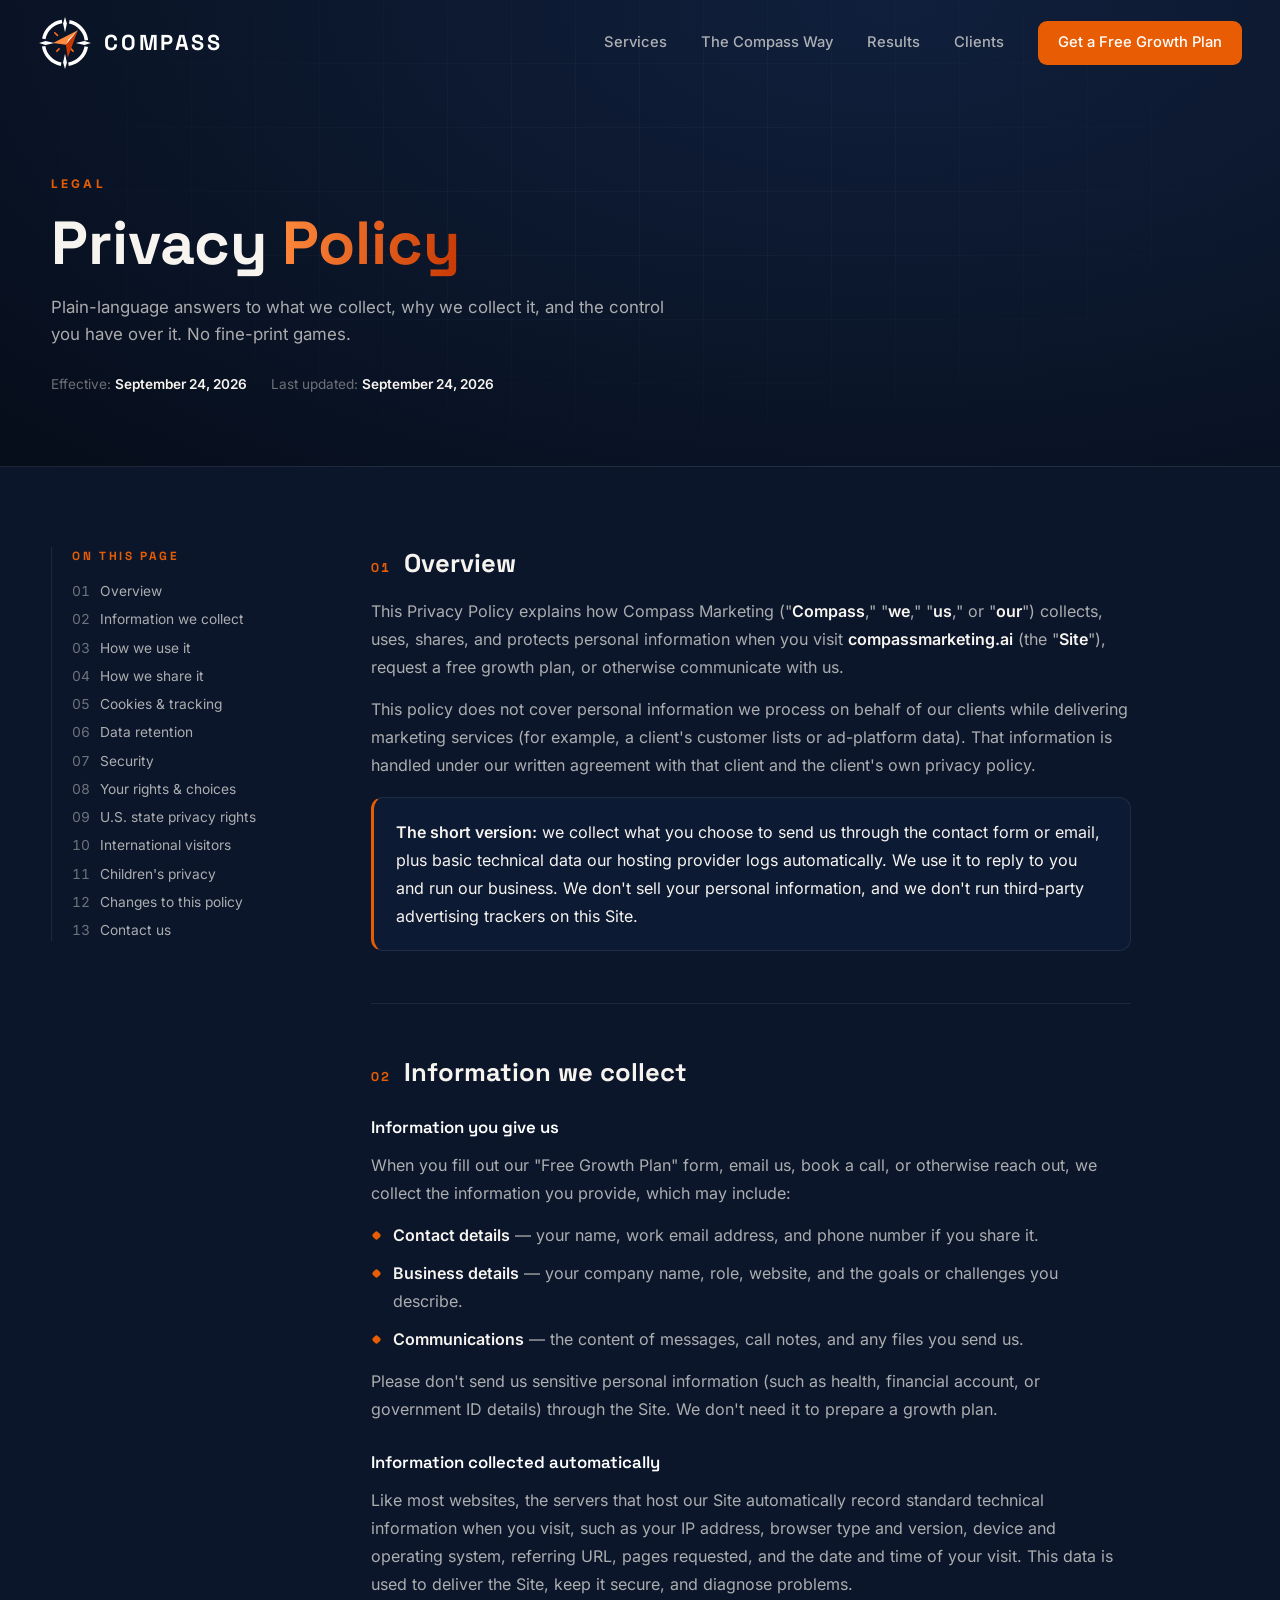
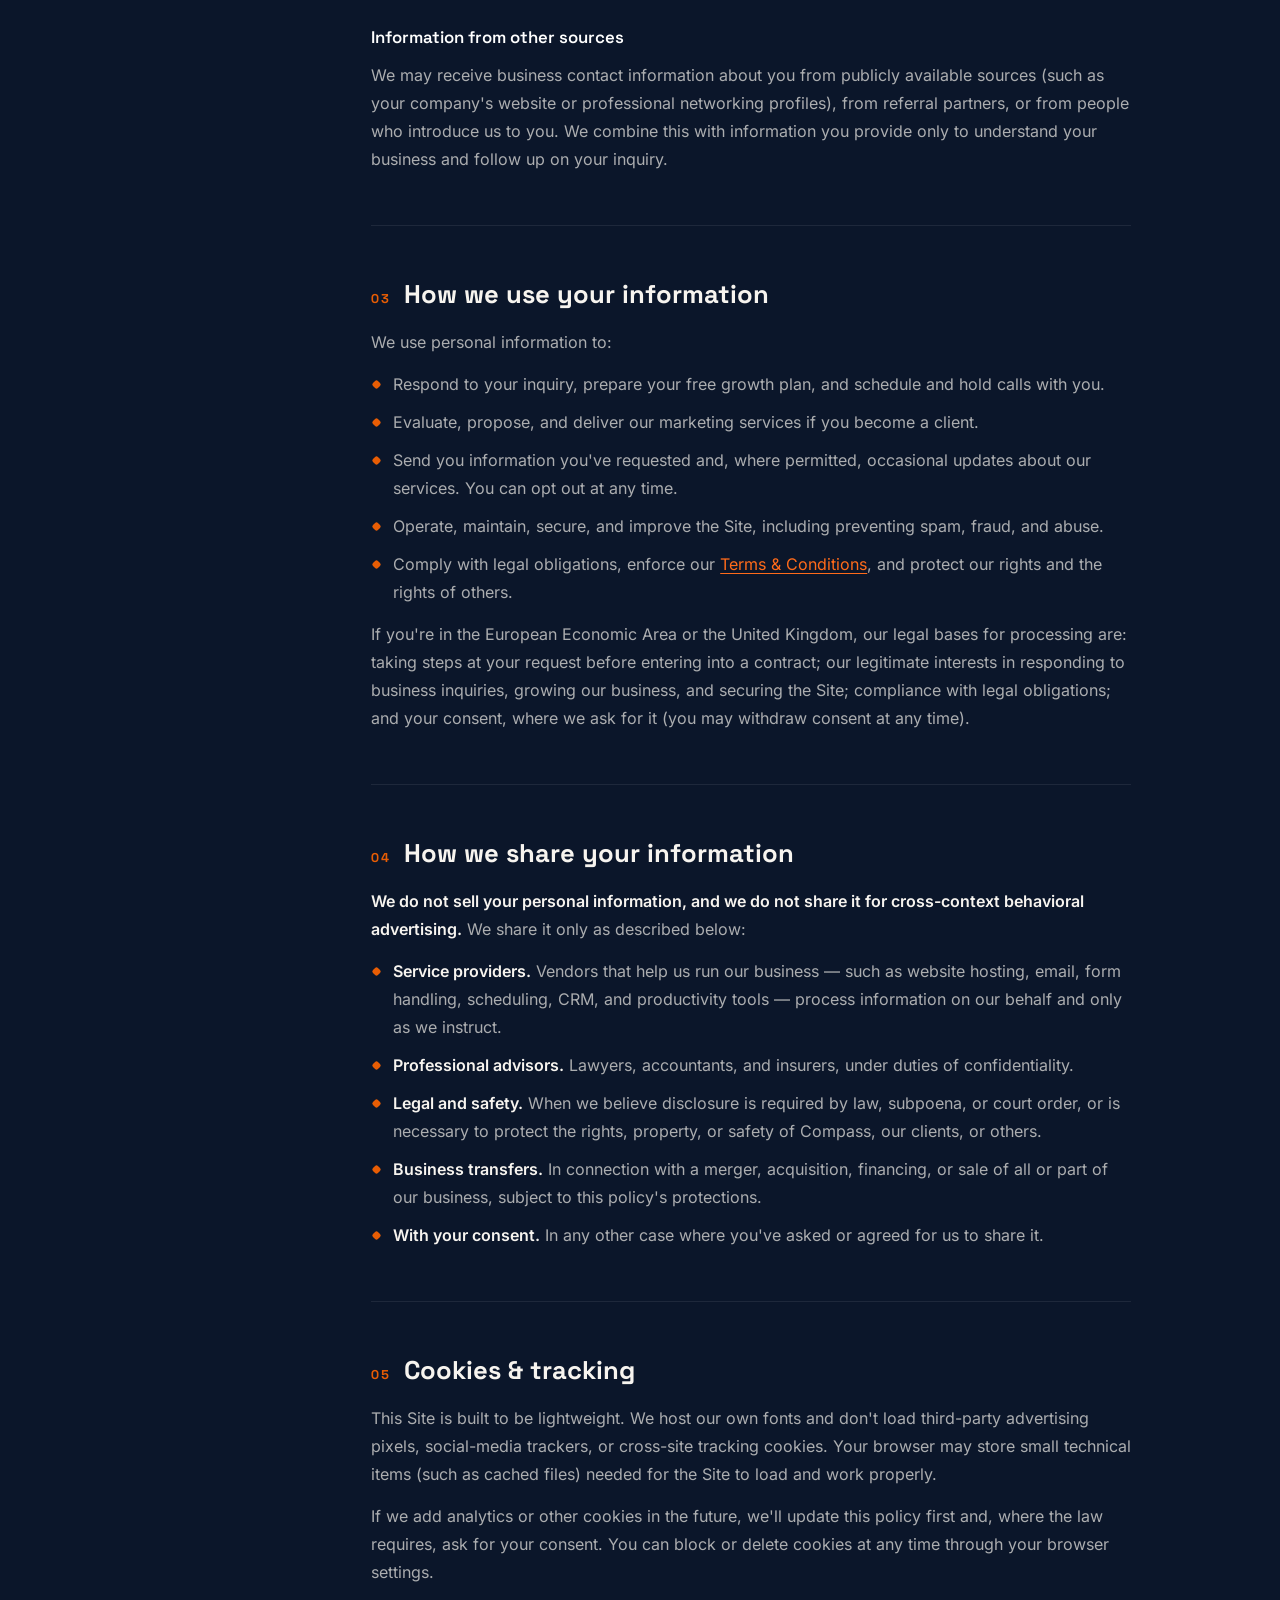
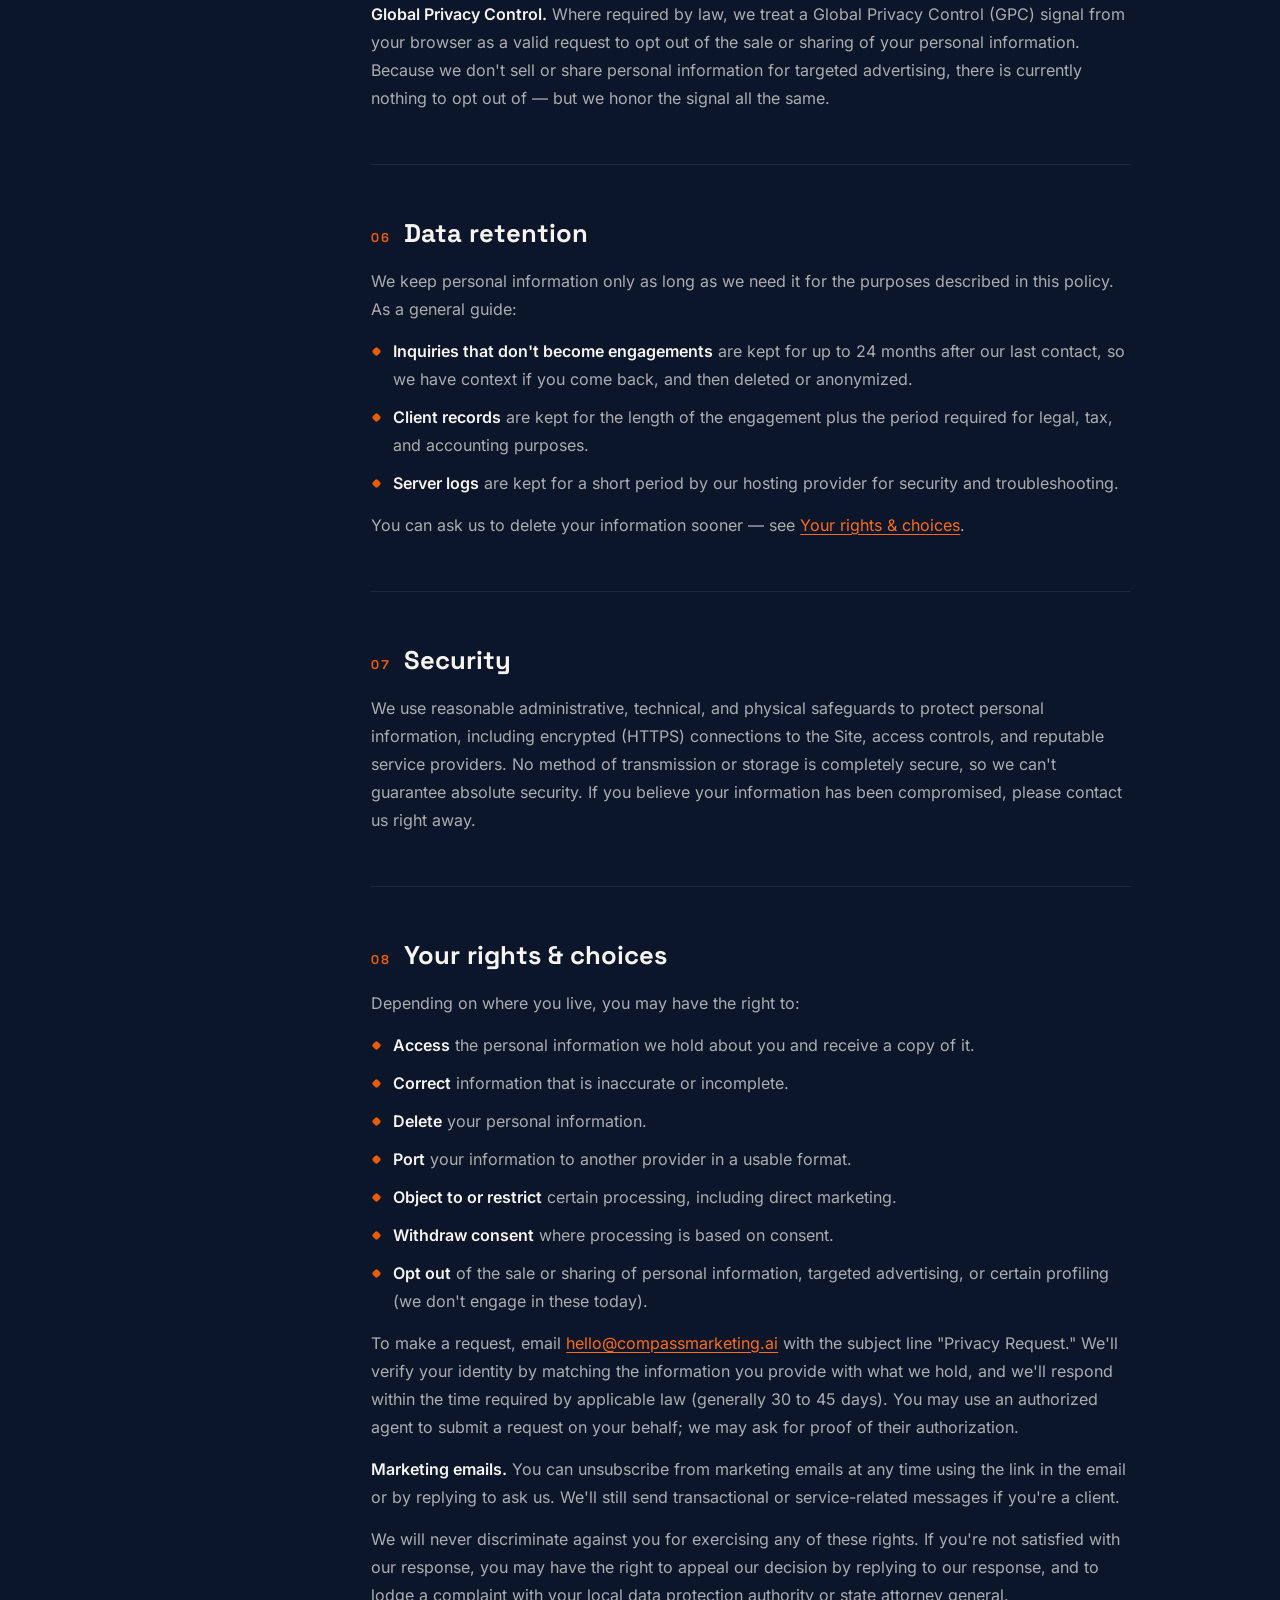
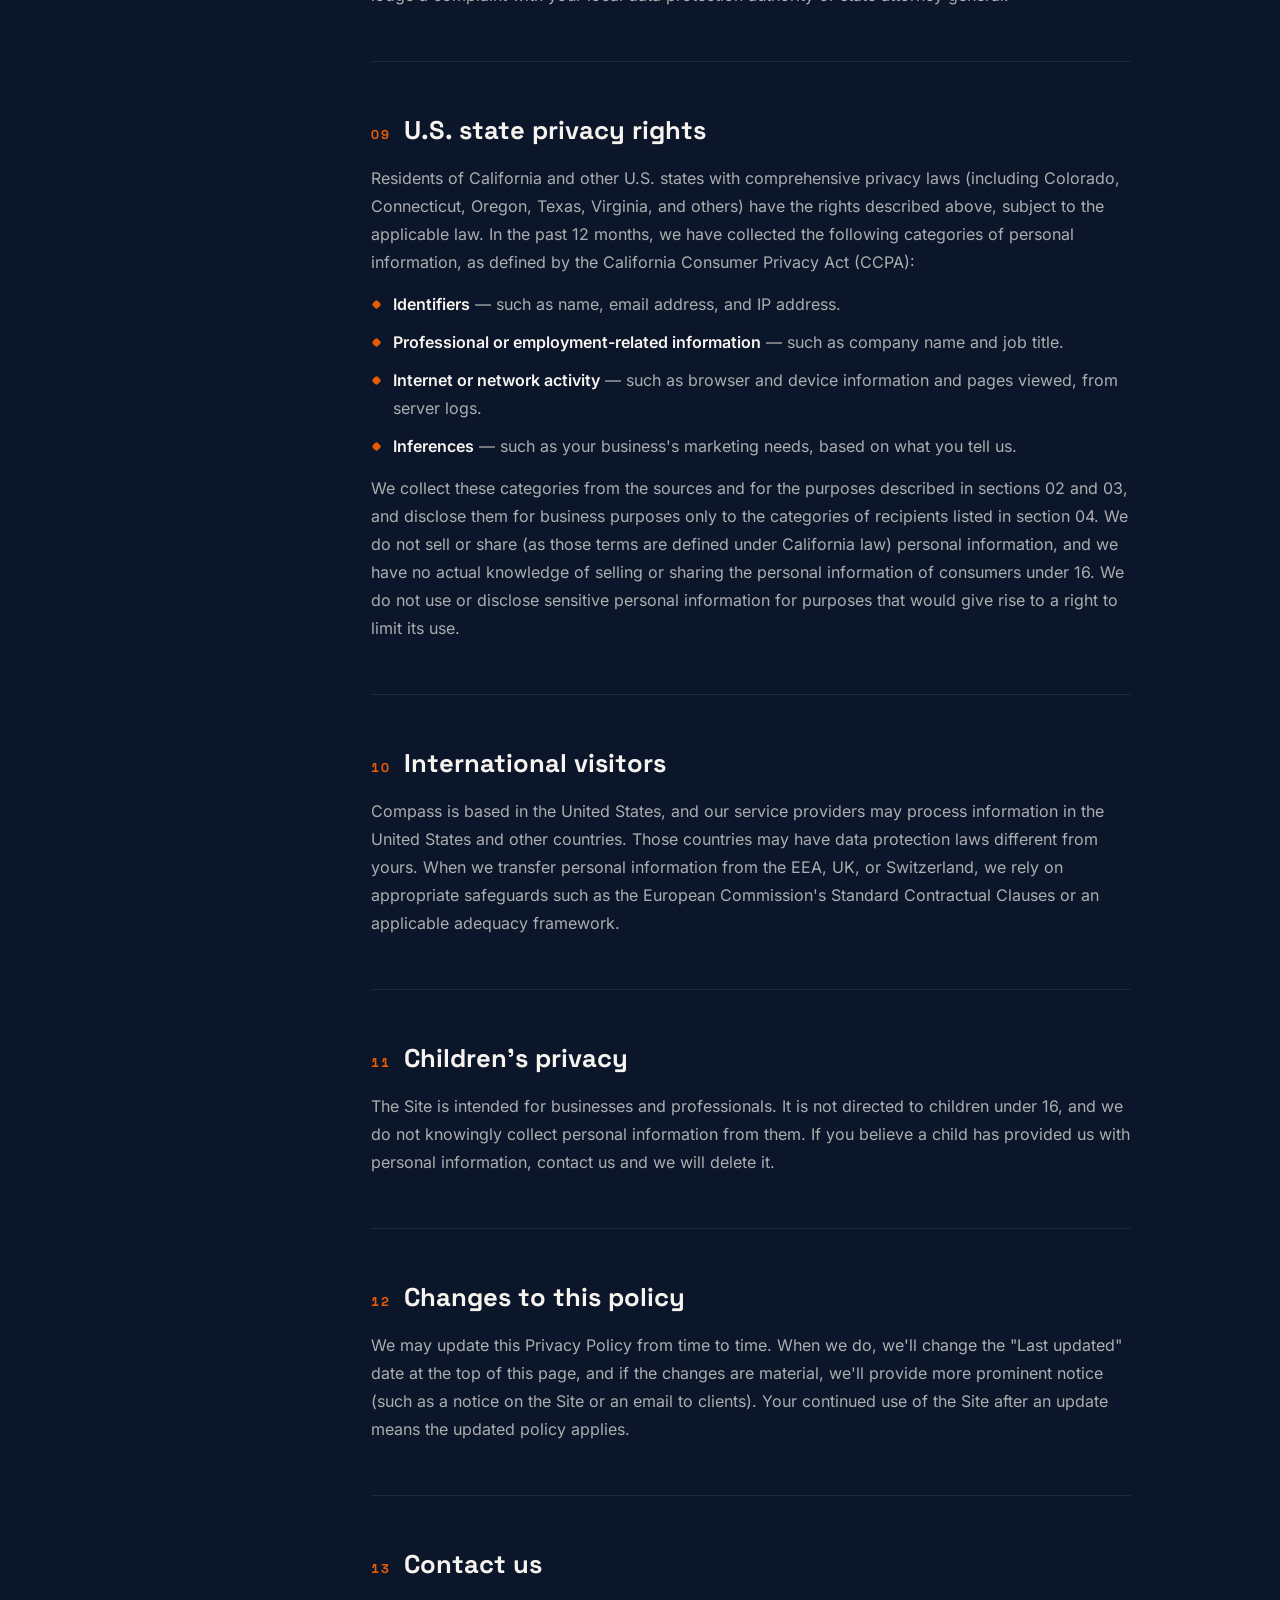
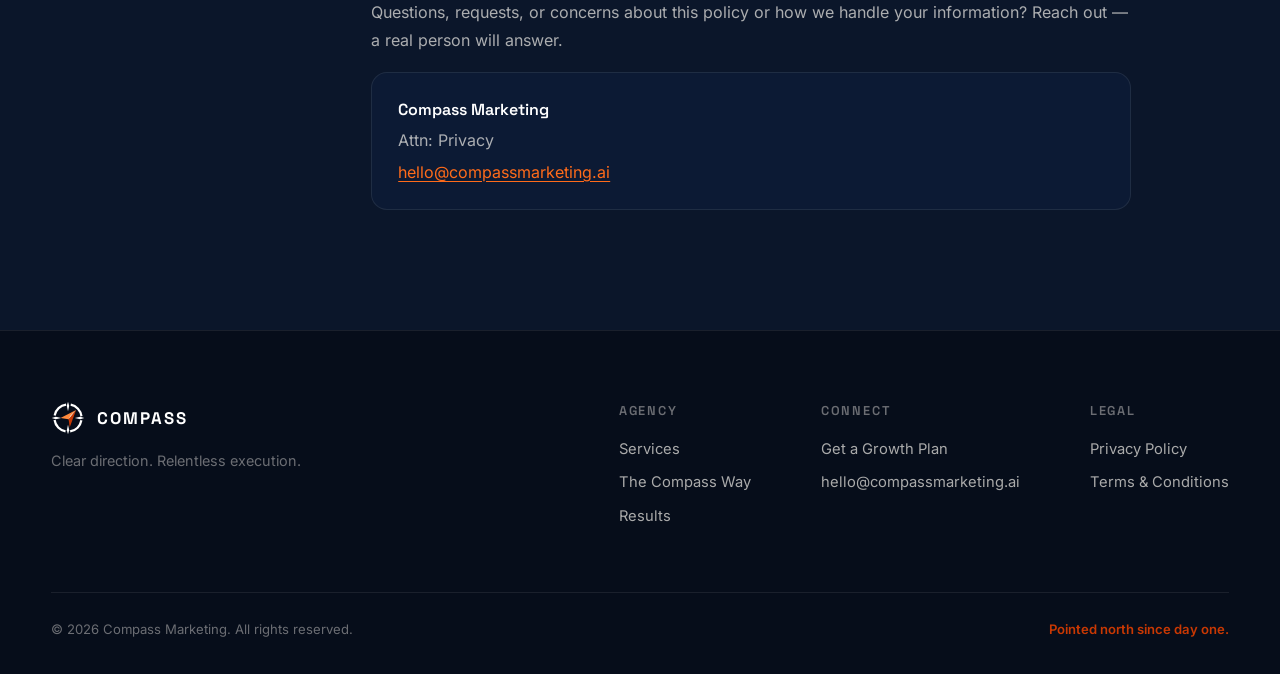
==== privacy.html @ 0a397344 "Add Privacy Policy and Terms & Conditions pages New privacy.html and terms.html share the site's nav" ====
<!DOCTYPE html>
<html lang="en">
<head>
  <meta charset="UTF-8">
  <meta name="viewport" content="width=device-width, initial-scale=1.0">
  <title>Privacy Policy — Compass Marketing</title>
  <meta name="description" content="How Compass Marketing collects, uses, shares, and protects personal information when you visit our website or contact us.">
  <meta property="og:title" content="Privacy Policy — Compass Marketing">
  <meta property="og:type" content="website">
  <link rel="icon" type="image/svg+xml" href="assets/favicon.svg">
  <link rel="preload" href="assets/fonts/space-grotesk-var.woff2" as="font" type="font/woff2" crossorigin>
  <link rel="preload" href="assets/fonts/inter-var.woff2" as="font" type="font/woff2" crossorigin>
  <link rel="stylesheet" href="css/fonts.css">
  <link rel="stylesheet" href="css/style.css">
</head>
<body>

  <!-- ======= PROGRESS BAR ======= -->
  <div class="scroll-progress" id="scrollProgress"></div>

  <!-- ======= NAV ======= -->
  <header class="nav" id="nav">
    <div class="nav-inner">
      <a href="index.html" class="brand" aria-label="Compass Marketing home">
        <svg class="brand-mark" viewBox="0 0 100 100" width="54" height="54" aria-hidden="true">
          <g class="brand-ring">
            <circle cx="50" cy="50" r="40" fill="none" stroke="currentColor" stroke-width="6.5" stroke-dasharray="48.83 14" stroke-dashoffset="55.83"/>
            <polygon points="50,2 53.5,14 50,30 46.5,14" fill="currentColor"/>
            <polygon points="50,98 53.5,86 50,70 46.5,86" fill="currentColor"/>
            <polygon points="2,50 14,46.5 30,50 14,53.5" fill="currentColor"/>
            <polygon points="98,50 86,46.5 70,50 86,53.5" fill="currentColor"/>
            <g stroke="#FF6B1A" stroke-width="3" stroke-linecap="round">
              <line x1="31" y1="31" x2="36" y2="36"/>
              <line x1="35" y1="65" x2="39" y2="61"/>
              <line x1="65" y1="65" x2="61" y2="61"/>
            </g>
          </g>
          <g class="brand-needle">
            <polygon points="73.8,26.2 27.9,50 51.7,53.4" fill="#FF8A3D"/>
            <polygon points="73.8,26.2 51.7,53.4 55.1,77.2" fill="#C83803"/>
            <polygon points="73.8,26.2 51.7,53.4 56.8,43.2" fill="#FFFFFF" opacity=".85"/>
          </g>
        </svg>
        <span class="brand-word">COMPASS</span>
      </a>
      <nav class="nav-links" id="navLinks" aria-label="Primary">
        <a href="index.html#services">Services</a>
        <a href="index.html#process">The Compass Way</a>
        <a href="index.html#results">Results</a>
        <a href="index.html#testimonials">Clients</a>
        <a href="index.html#contact" class="btn btn-nav">Get a Free Growth Plan</a>
      </nav>
      <button class="nav-toggle" id="navToggle" aria-label="Toggle menu" aria-expanded="false">
        <span></span><span></span><span></span>
      </button>
    </div>
  </header>

  <main>
    <!-- ======= LEGAL HERO ======= -->
    <section class="legal-hero">
      <div class="hero-grid" aria-hidden="true"></div>
      <div class="container">
        <span class="section-tag">LEGAL</span>
        <h1>Privacy <em>Policy</em></h1>
        <p>Plain-language answers to what we collect, why we collect it, and the control you have over it. No fine-print games.</p>
        <div class="legal-meta">
          <span>Effective: <strong>September 24, 2026</strong></span>
          <span>Last updated: <strong>September 24, 2026</strong></span>
        </div>
      </div>
    </section>

    <!-- ======= LEGAL BODY ======= -->
    <section class="legal">
      <div class="container legal-layout">
        <nav class="legal-toc" aria-label="On this page">
          <h2>ON THIS PAGE</h2>
          <ol>
            <li><a href="#overview">Overview</a></li>
            <li><a href="#collect">Information we collect</a></li>
            <li><a href="#use">How we use it</a></li>
            <li><a href="#share">How we share it</a></li>
            <li><a href="#cookies">Cookies &amp; tracking</a></li>
            <li><a href="#retention">Data retention</a></li>
            <li><a href="#security">Security</a></li>
            <li><a href="#rights">Your rights &amp; choices</a></li>
            <li><a href="#us-states">U.S. state privacy rights</a></li>
            <li><a href="#international">International visitors</a></li>
            <li><a href="#children">Children's privacy</a></li>
            <li><a href="#changes">Changes to this policy</a></li>
            <li><a href="#contact-us">Contact us</a></li>
          </ol>
        </nav>

        <article class="legal-body">
          <section id="overview">
            <h2><span class="legal-num">01</span> Overview</h2>
            <p>This Privacy Policy explains how Compass Marketing ("<strong>Compass</strong>," "<strong>we</strong>," "<strong>us</strong>," or "<strong>our</strong>") collects, uses, shares, and protects personal information when you visit <strong>compassmarketing.ai</strong> (the "<strong>Site</strong>"), request a free growth plan, or otherwise communicate with us.</p>
            <p>This policy does not cover personal information we process on behalf of our clients while delivering marketing services (for example, a client's customer lists or ad-platform data). That information is handled under our written agreement with that client and the client's own privacy policy.</p>
            <div class="legal-callout">
              <p><strong>The short version:</strong> we collect what you choose to send us through the contact form or email, plus basic technical data our hosting provider logs automatically. We use it to reply to you and run our business. We don't sell your personal information, and we don't run third-party advertising trackers on this Site.</p>
            </div>
          </section>

          <section id="collect">
            <h2><span class="legal-num">02</span> Information we collect</h2>
            <h3>Information you give us</h3>
            <p>When you fill out our "Free Growth Plan" form, email us, book a call, or otherwise reach out, we collect the information you provide, which may include:</p>
            <ul>
              <li><strong>Contact details</strong> — your name, work email address, and phone number if you share it.</li>
              <li><strong>Business details</strong> — your company name, role, website, and the goals or challenges you describe.</li>
              <li><strong>Communications</strong> — the content of messages, call notes, and any files you send us.</li>
            </ul>
            <p>Please don't send us sensitive personal information (such as health, financial account, or government ID details) through the Site. We don't need it to prepare a growth plan.</p>

            <h3>Information collected automatically</h3>
            <p>Like most websites, the servers that host our Site automatically record standard technical information when you visit, such as your IP address, browser type and version, device and operating system, referring URL, pages requested, and the date and time of your visit. This data is used to deliver the Site, keep it secure, and diagnose problems.</p>

            <h3>Information from other sources</h3>
            <p>We may receive business contact information about you from publicly available sources (such as your company's website or professional networking profiles), from referral partners, or from people who introduce us to you. We combine this with information you provide only to understand your business and follow up on your inquiry.</p>
          </section>

          <section id="use">
            <h2><span class="legal-num">03</span> How we use your information</h2>
            <p>We use personal information to:</p>
            <ul>
              <li>Respond to your inquiry, prepare your free growth plan, and schedule and hold calls with you.</li>
              <li>Evaluate, propose, and deliver our marketing services if you become a client.</li>
              <li>Send you information you've requested and, where permitted, occasional updates about our services. You can opt out at any time.</li>
              <li>Operate, maintain, secure, and improve the Site, including preventing spam, fraud, and abuse.</li>
              <li>Comply with legal obligations, enforce our <a href="terms.html">Terms &amp; Conditions</a>, and protect our rights and the rights of others.</li>
            </ul>
            <p>If you're in the European Economic Area or the United Kingdom, our legal bases for processing are: taking steps at your request before entering into a contract; our legitimate interests in responding to business inquiries, growing our business, and securing the Site; compliance with legal obligations; and your consent, where we ask for it (you may withdraw consent at any time).</p>
          </section>

          <section id="share">
            <h2><span class="legal-num">04</span> How we share your information</h2>
            <p><strong>We do not sell your personal information, and we do not share it for cross-context behavioral advertising.</strong> We share it only as described below:</p>
            <ul>
              <li><strong>Service providers.</strong> Vendors that help us run our business — such as website hosting, email, form handling, scheduling, CRM, and productivity tools — process information on our behalf and only as we instruct.</li>
              <li><strong>Professional advisors.</strong> Lawyers, accountants, and insurers, under duties of confidentiality.</li>
              <li><strong>Legal and safety.</strong> When we believe disclosure is required by law, subpoena, or court order, or is necessary to protect the rights, property, or safety of Compass, our clients, or others.</li>
              <li><strong>Business transfers.</strong> In connection with a merger, acquisition, financing, or sale of all or part of our business, subject to this policy's protections.</li>
              <li><strong>With your consent.</strong> In any other case where you've asked or agreed for us to share it.</li>
            </ul>
          </section>

          <section id="cookies">
            <h2><span class="legal-num">05</span> Cookies &amp; tracking</h2>
            <p>This Site is built to be lightweight. We host our own fonts and don't load third-party advertising pixels, social-media trackers, or cross-site tracking cookies. Your browser may store small technical items (such as cached files) needed for the Site to load and work properly.</p>
            <p>If we add analytics or other cookies in the future, we'll update this policy first and, where the law requires, ask for your consent. You can block or delete cookies at any time through your browser settings.</p>
            <p><strong>Global Privacy Control.</strong> Where required by law, we treat a Global Privacy Control (GPC) signal from your browser as a valid request to opt out of the sale or sharing of your personal information. Because we don't sell or share personal information for targeted advertising, there is currently nothing to opt out of — but we honor the signal all the same.</p>
          </section>

          <section id="retention">
            <h2><span class="legal-num">06</span> Data retention</h2>
            <p>We keep personal information only as long as we need it for the purposes described in this policy. As a general guide:</p>
            <ul>
              <li><strong>Inquiries that don't become engagements</strong> are kept for up to 24 months after our last contact, so we have context if you come back, and then deleted or anonymized.</li>
              <li><strong>Client records</strong> are kept for the length of the engagement plus the period required for legal, tax, and accounting purposes.</li>
              <li><strong>Server logs</strong> are kept for a short period by our hosting provider for security and troubleshooting.</li>
            </ul>
            <p>You can ask us to delete your information sooner — see <a href="#rights">Your rights &amp; choices</a>.</p>
          </section>

          <section id="security">
            <h2><span class="legal-num">07</span> Security</h2>
            <p>We use reasonable administrative, technical, and physical safeguards to protect personal information, including encrypted (HTTPS) connections to the Site, access controls, and reputable service providers. No method of transmission or storage is completely secure, so we can't guarantee absolute security. If you believe your information has been compromised, please contact us right away.</p>
          </section>

          <section id="rights">
            <h2><span class="legal-num">08</span> Your rights &amp; choices</h2>
            <p>Depending on where you live, you may have the right to:</p>
            <ul>
              <li><strong>Access</strong> the personal information we hold about you and receive a copy of it.</li>
              <li><strong>Correct</strong> information that is inaccurate or incomplete.</li>
              <li><strong>Delete</strong> your personal information.</li>
              <li><strong>Port</strong> your information to another provider in a usable format.</li>
              <li><strong>Object to or restrict</strong> certain processing, including direct marketing.</li>
              <li><strong>Withdraw consent</strong> where processing is based on consent.</li>
              <li><strong>Opt out</strong> of the sale or sharing of personal information, targeted advertising, or certain profiling (we don't engage in these today).</li>
            </ul>
            <p>To make a request, email <a href="mailto:hello@compassmarketing.ai?subject=Privacy%20Request">hello@compassmarketing.ai</a> with the subject line "Privacy Request." We'll verify your identity by matching the information you provide with what we hold, and we'll respond within the time required by applicable law (generally 30 to 45 days). You may use an authorized agent to submit a request on your behalf; we may ask for proof of their authorization.</p>
            <p><strong>Marketing emails.</strong> You can unsubscribe from marketing emails at any time using the link in the email or by replying to ask us. We'll still send transactional or service-related messages if you're a client.</p>
            <p>We will never discriminate against you for exercising any of these rights. If you're not satisfied with our response, you may have the right to appeal our decision by replying to our response, and to lodge a complaint with your local data protection authority or state attorney general.</p>
          </section>

          <section id="us-states">
            <h2><span class="legal-num">09</span> U.S. state privacy rights</h2>
            <p>Residents of California and other U.S. states with comprehensive privacy laws (including Colorado, Connecticut, Oregon, Texas, Virginia, and others) have the rights described above, subject to the applicable law. In the past 12 months, we have collected the following categories of personal information, as defined by the California Consumer Privacy Act (CCPA):</p>
            <ul>
              <li><strong>Identifiers</strong> — such as name, email address, and IP address.</li>
              <li><strong>Professional or employment-related information</strong> — such as company name and job title.</li>
              <li><strong>Internet or network activity</strong> — such as browser and device information and pages viewed, from server logs.</li>
              <li><strong>Inferences</strong> — such as your business's marketing needs, based on what you tell us.</li>
            </ul>
            <p>We collect these categories from the sources and for the purposes described in sections 02 and 03, and disclose them for business purposes only to the categories of recipients listed in section 04. We do not sell or share (as those terms are defined under California law) personal information, and we have no actual knowledge of selling or sharing the personal information of consumers under 16. We do not use or disclose sensitive personal information for purposes that would give rise to a right to limit its use.</p>
          </section>

          <section id="international">
            <h2><span class="legal-num">10</span> International visitors</h2>
            <p>Compass is based in the United States, and our service providers may process information in the United States and other countries. Those countries may have data protection laws different from yours. When we transfer personal information from the EEA, UK, or Switzerland, we rely on appropriate safeguards such as the European Commission's Standard Contractual Clauses or an applicable adequacy framework.</p>
          </section>

          <section id="children">
            <h2><span class="legal-num">11</span> Children's privacy</h2>
            <p>The Site is intended for businesses and professionals. It is not directed to children under 16, and we do not knowingly collect personal information from them. If you believe a child has provided us with personal information, contact us and we will delete it.</p>
          </section>

          <section id="changes">
            <h2><span class="legal-num">12</span> Changes to this policy</h2>
            <p>We may update this Privacy Policy from time to time. When we do, we'll change the "Last updated" date at the top of this page, and if the changes are material, we'll provide more prominent notice (such as a notice on the Site or an email to clients). Your continued use of the Site after an update means the updated policy applies.</p>
          </section>

          <section id="contact-us">
            <h2><span class="legal-num">13</span> Contact us</h2>
            <p>Questions, requests, or concerns about this policy or how we handle your information? Reach out — a real person will answer.</p>
            <address class="legal-contact">
              <strong>Compass Marketing</strong>
              <span>Attn: Privacy</span>
              <a href="mailto:hello@compassmarketing.ai?subject=Privacy%20Request">hello@compassmarketing.ai</a>
            </address>
          </section>
        </article>
      </div>
    </section>
  </main>

  <!-- ======= FOOTER ======= -->
  <footer class="footer">
    <div class="container footer-inner">
      <div class="footer-brand">
        <a href="index.html" class="brand brand-footer">
          <svg class="brand-mark" viewBox="0 0 100 100" width="34" height="34" aria-hidden="true">
            <circle cx="50" cy="50" r="40" fill="none" stroke="currentColor" stroke-width="6.5" stroke-dasharray="48.83 14" stroke-dashoffset="55.83"/>
            <polygon points="50,2 53.5,14 50,30 46.5,14" fill="currentColor"/>
            <polygon points="50,98 53.5,86 50,70 46.5,86" fill="currentColor"/>
            <polygon points="2,50 14,46.5 30,50 14,53.5" fill="currentColor"/>
            <polygon points="98,50 86,46.5 70,50 86,53.5" fill="currentColor"/>
            <polygon points="73.8,26.2 27.9,50 51.7,53.4" fill="#FF8A3D"/>
            <polygon points="73.8,26.2 51.7,53.4 55.1,77.2" fill="#C83803"/>
            <polygon points="73.8,26.2 51.7,53.4 56.8,43.2" fill="#FFFFFF" opacity=".85"/>
          </svg>
          <span class="brand-word">COMPASS</span>
        </a>
        <p>Clear direction. Relentless execution.</p>
      </div>
      <nav class="footer-links" aria-label="Footer">
        <div>
          <h4>Agency</h4>
          <a href="index.html#services">Services</a>
          <a href="index.html#process">The Compass Way</a>
          <a href="index.html#results">Results</a>
        </div>
        <div>
          <h4>Connect</h4>
          <a href="index.html#contact">Get a Growth Plan</a>
          <a href="mailto:hello@compassmarketing.ai">hello@compassmarketing.ai</a>
        </div>
        <div>
          <h4>Legal</h4>
          <a href="privacy.html" aria-current="page">Privacy Policy</a>
          <a href="terms.html">Terms &amp; Conditions</a>
        </div>
      </nav>
    </div>
    <div class="container footer-bottom">
      <p>© <span id="year">2026</span> Compass Marketing. All rights reserved.</p>
      <p class="footer-tag">Pointed north since day one.</p>
    </div>
  </footer>

  <script src="js/main.js" defer></script>
</body>
</html>
---- css/fonts.css ----
/* Self-hosted variable fonts (latin subset) — no third-party requests */
@font-face {
  font-family: 'Space Grotesk';
  font-style: normal;
  font-weight: 300 700;
  font-display: swap;
  src: url('../assets/fonts/space-grotesk-var.woff2') format('woff2');
  unicode-range: U+0000-00FF, U+0131, U+0152-0153, U+02BB-02BC, U+02C6, U+02DA, U+02DC, U+2000-206F, U+2074, U+20AC, U+2122, U+2191, U+2193, U+2212, U+2215, U+FEFF, U+FFFD;
}
@font-face {
  font-family: 'Inter';
  font-style: normal;
  font-weight: 100 900;
  font-display: swap;
  src: url('../assets/fonts/inter-var.woff2') format('woff2');
  unicode-range: U+0000-00FF, U+0131, U+0152-0153, U+02BB-02BC, U+02C6, U+02DA, U+02DC, U+2000-206F, U+2074, U+20AC, U+2122, U+2191, U+2193, U+2212, U+2215, U+FEFF, U+FFFD;
}
---- css/style.css ----
/* ============================================================
   COMPASS MARKETING — style.css
   Palette: Bears navy & orange
   ============================================================ */

:root {
  --navy-950: #060D1A;
  --navy-900: #0B162A;
  --navy-800: #101F3C;
  --navy-700: #16294E;
  --orange-600: #C83803;
  --orange-500: #E85D04;
  --orange-400: #FF6B1A;
  --orange-300: #FF8A3D;
  --cream: #F7F4EF;
  --white: #FFFFFF;
  --text-dim: rgba(247, 244, 239, 0.68);
  --text-faint: rgba(247, 244, 239, 0.42);
  --ink: #0B162A;
  --ink-dim: rgba(11, 22, 42, 0.66);
  --line: rgba(255, 255, 255, 0.08);
  --font-display: 'Space Grotesk', sans-serif;
  --font-body: 'Inter', system-ui, sans-serif;
  --ease-out: cubic-bezier(0.16, 1, 0.3, 1);
  --shadow-orange: 0 12px 40px -8px rgba(232, 93, 4, 0.45);
}

* { margin: 0; padding: 0; box-sizing: border-box; }

html { scroll-behavior: smooth; }

body {
  font-family: var(--font-body);
  background: var(--navy-900);
  color: var(--cream);
  line-height: 1.6;
  overflow-x: hidden;
  -webkit-font-smoothing: antialiased;
}

::selection { background: var(--orange-500); color: var(--white); }

img, svg { display: block; max-width: 100%; }

.container {
  width: min(1180px, 92vw);
  margin-inline: auto;
}

/* ============ LOADER ============ */
.loader {
  position: fixed; inset: 0; z-index: 200;
  background: var(--navy-950);
  display: grid; place-items: center;
  transition: opacity .5s ease, visibility .5s ease;
}
.loader.done { opacity: 0; visibility: hidden; }
.loader-compass { animation: spin 1.4s var(--ease-out) infinite; }
@keyframes spin { to { transform: rotate(360deg); } }

/* ============ SCROLL PROGRESS ============ */
.scroll-progress {
  position: fixed; top: 0; left: 0; z-index: 120;
  height: 3px; width: 0;
  background: linear-gradient(90deg, var(--orange-600), var(--orange-400));
}

/* ============ NAV ============ */
.nav {
  position: fixed; top: 0; left: 0; right: 0; z-index: 100;
  transition: background .35s ease, box-shadow .35s ease, backdrop-filter .35s ease;
}
.nav.scrolled {
  background: rgba(6, 13, 26, 0.82);
  backdrop-filter: blur(14px);
  -webkit-backdrop-filter: blur(14px);
  box-shadow: 0 1px 0 var(--line), 0 12px 32px -18px rgba(0,0,0,.7);
}
.nav-inner {
  width: min(1280px, 94vw);
  margin-inline: auto;
  display: flex; align-items: center; justify-content: space-between;
  padding: 16px 0;
}
.brand {
  display: flex; align-items: center; gap: 12px;
  color: var(--white); text-decoration: none;
}
.brand-word {
  font-family: var(--font-display);
  font-weight: 700; font-size: 1.35rem; letter-spacing: .12em;
}
.brand-footer .brand-word { font-size: 1.05rem; }
.brand-mark { color: var(--white); }
.brand:hover .brand-needle { transform: rotate(18deg); }
.brand-needle { transform-origin: 50px 50px; transition: transform .5s var(--ease-out); }

.nav-links { display: flex; align-items: center; gap: 34px; }
.nav-links a {
  color: var(--text-dim); text-decoration: none;
  font-size: .92rem; font-weight: 500;
  transition: color .25s ease;
}
.nav-links a:hover { color: var(--white); }

.nav-toggle {
  display: none; flex-direction: column; gap: 5px;
  background: none; border: 0; cursor: pointer; padding: 8px;
}
.nav-toggle span {
  width: 24px; height: 2px; background: var(--white);
  transition: transform .3s ease, opacity .3s ease;
}
.nav-toggle[aria-expanded="true"] span:nth-child(1) { transform: translateY(7px) rotate(45deg); }
.nav-toggle[aria-expanded="true"] span:nth-child(2) { opacity: 0; }
.nav-toggle[aria-expanded="true"] span:nth-child(3) { transform: translateY(-7px) rotate(-45deg); }

/* ============ BUTTONS ============ */
.btn {
  display: inline-flex; align-items: center; justify-content: center; gap: 10px;
  font-family: var(--font-body); font-weight: 600; font-size: .95rem;
  padding: 13px 26px; border-radius: 10px;
  text-decoration: none; cursor: pointer; border: 0;
  transition: transform .3s var(--ease-out), box-shadow .3s ease, background .3s ease, color .3s ease;
  will-change: transform;
}
.btn-lg { padding: 17px 34px; font-size: 1.02rem; border-radius: 12px; }
.btn-block { width: 100%; }
.btn-primary {
  background: linear-gradient(135deg, var(--orange-500), var(--orange-600));
  color: var(--white);
  box-shadow: var(--shadow-orange);
}
.btn-primary:hover {
  transform: translateY(-3px);
  box-shadow: 0 18px 48px -8px rgba(232, 93, 4, 0.6);
}
.btn-ghost {
  background: transparent; color: var(--cream);
  box-shadow: inset 0 0 0 1.5px rgba(247,244,239,.25);
}
.btn-ghost:hover {
  box-shadow: inset 0 0 0 1.5px rgba(247,244,239,.6);
  transform: translateY(-3px);
}
.btn-nav {
  background: var(--orange-500) !important;
  color: var(--white) !important;
  padding: 10px 20px; border-radius: 9px;
}
.btn-nav:hover { background: var(--orange-400) !important; }
.btn-arrow { transition: transform .3s var(--ease-out); display: inline-block; }
.btn:hover .btn-arrow { transform: translateX(5px); }

/* ============ HERO ============ */
.hero {
  position: relative; min-height: 100svh;
  display: flex; align-items: center;
  padding: 130px 0 90px;
  background: radial-gradient(ellipse at 70% 20%, var(--navy-800) 0%, var(--navy-900) 45%, var(--navy-950) 100%);
  overflow: hidden;
}
.hero-bg { position: absolute; inset: 0; pointer-events: none; }
#particles { position: absolute; inset: 0; width: 100%; height: 100%; }
.hero-grid {
  position: absolute; inset: -1px;
  background-image:
    linear-gradient(rgba(255,255,255,.035) 1px, transparent 1px),
    linear-gradient(90deg, rgba(255,255,255,.035) 1px, transparent 1px);
  background-size: 64px 64px;
  mask-image: radial-gradient(ellipse at 50% 40%, black 20%, transparent 75%);
  -webkit-mask-image: radial-gradient(ellipse at 50% 40%, black 20%, transparent 75%);
}
.hero-glow {
  position: absolute; border-radius: 50%; filter: blur(90px);
}
.hero-glow-1 {
  width: 520px; height: 520px; top: -140px; right: -80px;
  background: rgba(200, 56, 3, 0.22);
  animation: drift 9s ease-in-out infinite alternate;
}
.hero-glow-2 {
  width: 420px; height: 420px; bottom: -160px; left: -120px;
  background: rgba(22, 41, 78, 0.9);
  animation: drift 11s ease-in-out infinite alternate-reverse;
}
@keyframes drift {
  from { transform: translate(0, 0) scale(1); }
  to { transform: translate(40px, 30px) scale(1.08); }
}

.hero-inner {
  position: relative; z-index: 2;
  width: min(1280px, 94vw); margin-inline: auto;
  display: grid; grid-template-columns: 1.15fr .85fr;
  align-items: center; gap: 40px;
}

.hero-eyebrow {
  display: inline-flex; align-items: center; gap: 10px;
  font-size: .78rem; font-weight: 600; letter-spacing: .22em;
  color: var(--orange-300);
  border: 1px solid rgba(255, 107, 26, .3);
  background: rgba(200, 56, 3, .1);
  padding: 8px 16px; border-radius: 100px;
  margin-bottom: 28px;
}
.eyebrow-dot {
  width: 7px; height: 7px; border-radius: 50%;
  background: var(--orange-400);
  animation: pulse 2s ease-in-out infinite;
}
@keyframes pulse {
  0%, 100% { box-shadow: 0 0 0 0 rgba(255,107,26,.5); }
  50% { box-shadow: 0 0 0 7px rgba(255,107,26,0); }
}

.hero-title {
  font-family: var(--font-display);
  font-weight: 700;
  font-size: clamp(2.4rem, 5.2vw, 4.4rem);
  line-height: 1.04;
  letter-spacing: -0.01em;
  margin-bottom: 28px;
  color: var(--white);
}
.hero-title .line { display: block; overflow: hidden; }
.hero-title .line-inner {
  display: inline-block;
  transform: translateY(110%);
  animation: riseUp 1s var(--ease-out) forwards;
}
.hero-title .line:nth-child(1) .line-inner { animation-delay: .15s; }
.hero-title .line:nth-child(2) .line-inner { animation-delay: .27s; }
.hero-title .line:nth-child(3) .line-inner { animation-delay: .39s; }
.hero-title .line:nth-child(4) .line-inner { animation-delay: .51s; }
@keyframes riseUp { to { transform: translateY(0); } }
.hero-title .accent {
  background: linear-gradient(100deg, var(--orange-300), var(--orange-500) 60%, var(--orange-600));
  -webkit-background-clip: text; background-clip: text;
  -webkit-text-fill-color: transparent; color: transparent;
}

.hero-sub {
  max-width: 34rem; font-size: 1.12rem; color: var(--text-dim);
  margin-bottom: 36px;
}
.hero-cta { display: flex; flex-wrap: wrap; gap: 16px; margin-bottom: 42px; }

.hero-trust { display: flex; align-items: center; gap: 16px; }
.hero-trust p { font-size: .9rem; color: var(--text-faint); }
.hero-trust strong { color: var(--cream); }
.trust-avatars { display: flex; }
.avatar {
  width: 38px; height: 38px; border-radius: 50%;
  display: grid; place-items: center;
  font-size: .68rem; font-weight: 700; color: var(--white);
  background: linear-gradient(135deg, var(--navy-700), var(--navy-800));
  border: 2px solid var(--navy-900);
  margin-left: -10px;
}
.avatar:first-child { margin-left: 0; }
.avatar:last-child { background: linear-gradient(135deg, var(--orange-500), var(--orange-600)); }

/* --- hero visual --- */
.hero-visual { display: grid; place-items: center; }
.compass-wrap { position: relative; width: min(440px, 80vw); }
.compass-hero { width: 100%; filter: drop-shadow(0 24px 60px rgba(0,0,0,.5)); }
.compass-dial {
  transform-origin: 200px 200px;
  animation: dialSpin 60s linear infinite;
}
@keyframes dialSpin { to { transform: rotate(360deg); } }
.compass-needle {
  transform-origin: 200px 200px;
  animation: needleSettle 3.2s var(--ease-out) .4s both;
  transition: transform .8s var(--ease-out);
}
@keyframes needleSettle {
  0% { transform: rotate(-140deg); }
  55% { transform: rotate(16deg); }
  75% { transform: rotate(-7deg); }
  90% { transform: rotate(3deg); }
  100% { transform: rotate(0deg); }
}

.compass-orbit {
  position: absolute;
  font-family: var(--font-display); font-size: .6rem; font-weight: 600;
  letter-spacing: .14em; color: var(--cream);
  background: rgba(11, 22, 42, .8);
  border: 1px solid var(--line);
  backdrop-filter: blur(6px);
  padding: 8px 14px; border-radius: 100px;
  animation: floatY 5s ease-in-out infinite;
}
.orbit-1 { top: 6%; left: -4%; animation-delay: 0s; border-color: rgba(255,107,26,.4); }
.orbit-2 { top: 22%; right: -10%; animation-delay: 1.2s; }
.orbit-3 { bottom: 18%; left: -9%; animation-delay: 2.1s; }
.orbit-4 { bottom: 4%; right: -2%; animation-delay: 3s; border-color: rgba(255,107,26,.4); }
@keyframes floatY {
  0%, 100% { transform: translateY(0); }
  50% { transform: translateY(-12px); }
}

.scroll-hint {
  position: absolute; bottom: 26px; left: 50%;
  transform: translateX(-50%); z-index: 3;
  width: 26px; height: 44px; border-radius: 20px;
  border: 1.5px solid rgba(247,244,239,.3);
  display: flex; justify-content: center; padding-top: 8px;
}
.scroll-hint-line {
  width: 2px; height: 8px; border-radius: 2px;
  background: var(--orange-400);
  animation: hintDrop 1.8s ease-in-out infinite;
}
@keyframes hintDrop {
  0% { transform: translateY(0); opacity: 1; }
  70% { transform: translateY(16px); opacity: 0; }
  100% { transform: translateY(0); opacity: 0; }
}

/* ============ MARQUEE ============ */
.marquee {
  background: var(--orange-600);
  background: linear-gradient(90deg, var(--orange-600), var(--orange-500), var(--orange-600));
  padding: 16px 0; overflow: hidden;
  transform: rotate(-1.2deg) scale(1.02);
  box-shadow: 0 10px 40px -12px rgba(200,56,3,.5);
  position: relative; z-index: 4;
  margin-top: -28px;
}
.marquee-track {
  display: flex; align-items: center; gap: 34px;
  white-space: nowrap; width: max-content;
  animation: marquee 26s linear infinite;
}
.marquee span {
  font-family: var(--font-display); font-weight: 700;
  font-size: .95rem; letter-spacing: .18em; color: var(--white);
}
.marquee i { font-style: normal; color: rgba(255,255,255,.55); font-size: .8rem; }
@keyframes marquee { to { transform: translateX(-50%); } }

/* ============ SECTION HEADS ============ */
.section-tag {
  display: inline-block;
  font-size: .74rem; font-weight: 700; letter-spacing: .26em;
  color: var(--orange-500);
  margin-bottom: 18px;
}
.section-head { max-width: 640px; margin-bottom: 64px; }
.section-head h2 {
  font-family: var(--font-display); font-weight: 700;
  font-size: clamp(1.7rem, 3.4vw, 2.7rem);
  line-height: 1.15; margin-bottom: 18px;
}
.section-head h2 em {
  font-style: normal;
  background: linear-gradient(100deg, var(--orange-300), var(--orange-600));
  -webkit-background-clip: text; background-clip: text;
  -webkit-text-fill-color: transparent; color: transparent;
}
.section-head p { color: var(--text-dim); font-size: 1.05rem; }

/* ============ STATS ============ */
.stats {
  background: var(--cream);
  color: var(--ink);
  padding: 110px 0 90px;
}
.stats-grid {
  display: grid; grid-template-columns: repeat(4, 1fr); gap: 44px;
}
.stat { border-top: 3px solid var(--orange-500); padding-top: 22px; }
.stat-num {
  font-family: var(--font-display); font-weight: 700;
  font-size: clamp(2.2rem, 4vw, 3.4rem);
  color: var(--ink); line-height: 1; margin-bottom: 12px;
}
.stat p { color: var(--ink-dim); font-size: .95rem; max-width: 220px; }

/* ============ SERVICES ============ */
.services {
  background: var(--navy-900);
  padding: 130px 0;
  position: relative;
}
.services::before {
  content: '';
  position: absolute; top: 0; left: 50%; transform: translateX(-50%);
  width: min(900px, 90vw); height: 1px;
  background: linear-gradient(90deg, transparent, rgba(255,107,26,.4), transparent);
}
.services-grid {
  display: grid; grid-template-columns: repeat(3, 1fr); gap: 22px;
}
.service-card {
  position: relative;
  background: linear-gradient(160deg, var(--navy-800), var(--navy-900) 80%);
  border: 1px solid var(--line);
  border-radius: 18px;
  padding: 34px 30px 30px;
  transition: transform .4s var(--ease-out), border-color .4s ease, box-shadow .4s ease;
  overflow: hidden;
}
.service-card::after {
  content: '';
  position: absolute; inset: 0;
  background: radial-gradient(420px circle at var(--mx, 50%) var(--my, 0%), rgba(255,107,26,.1), transparent 65%);
  opacity: 0; transition: opacity .4s ease;
  pointer-events: none;
}
.service-card:hover { transform: translateY(-6px); border-color: rgba(255,107,26,.35); box-shadow: 0 24px 48px -24px rgba(0,0,0,.7); }
.service-card:hover::after { opacity: 1; }
.service-icon {
  width: 52px; height: 52px; border-radius: 13px;
  display: grid; place-items: center;
  color: var(--orange-400);
  background: rgba(200,56,3,.12);
  border: 1px solid rgba(255,107,26,.25);
  margin-bottom: 22px;
}
.service-icon svg { width: 26px; height: 26px; }
.service-card h3 {
  font-family: var(--font-display); font-weight: 600;
  font-size: 1.08rem; margin-bottom: 12px; color: var(--white);
}
.service-card p { color: var(--text-dim); font-size: .94rem; margin-bottom: 20px; }
.service-link {
  font-size: .86rem; font-weight: 600; color: var(--orange-400);
  display: inline-flex; gap: 6px; align-items: center;
}
.service-link i { font-style: normal; transition: transform .3s var(--ease-out); }
.service-card:hover .service-link i { transform: translateX(5px); }

/* ============ PROCESS ============ */
.process {
  background: var(--navy-950);
  padding: 130px 0;
  position: relative; overflow: hidden;
}
.process::before {
  content: 'N E S W';
  position: absolute; top: 50%; left: 50%;
  transform: translate(-50%, -50%);
  font-family: var(--font-display); font-weight: 700;
  font-size: clamp(8rem, 26vw, 22rem);
  letter-spacing: .1em;
  color: rgba(255,255,255,.018);
  white-space: nowrap; pointer-events: none;
}
.process-grid {
  display: grid; grid-template-columns: repeat(4, 1fr); gap: 20px;
  position: relative;
}
.process-card {
  background: rgba(16, 31, 60, .5);
  border: 1px solid var(--line);
  border-radius: 18px;
  padding: 36px 26px 30px;
  position: relative;
  transition: transform .4s var(--ease-out), border-color .4s ease, background .4s ease;
}
.process-card:hover {
  transform: translateY(-8px);
  border-color: rgba(255,107,26,.45);
  background: rgba(22, 41, 78, .6);
}
.process-letter {
  font-family: var(--font-display); font-weight: 700;
  font-size: 3.4rem; line-height: 1;
  background: linear-gradient(160deg, var(--orange-300), var(--orange-600));
  -webkit-background-clip: text; background-clip: text;
  -webkit-text-fill-color: transparent; color: transparent;
  margin-bottom: 18px;
}
.process-card h3 {
  font-family: var(--font-display); font-weight: 600;
  font-size: 1.12rem; margin-bottom: 12px;
}
.process-card p { color: var(--text-dim); font-size: .92rem; margin-bottom: 24px; }
.process-step {
  font-size: .72rem; font-weight: 700; letter-spacing: .2em;
  color: var(--text-faint);
}

/* ============ RESULTS ============ */
.results {
  background: var(--cream);
  padding: 130px 0;
}
.results .section-tag { color: var(--orange-600); }
.results .section-head h2 { color: var(--ink); }
.results-grid { display: grid; grid-template-columns: repeat(3, 1fr); gap: 22px; }
.result-card {
  background: var(--white);
  border-radius: 20px;
  padding: 38px 32px;
  border: 1px solid rgba(11,22,42,.08);
  box-shadow: 0 4px 24px -12px rgba(11,22,42,.12);
  transition: transform .4s var(--ease-out), box-shadow .4s ease;
  position: relative; overflow: hidden;
}
.result-card::before {
  content: '';
  position: absolute; top: 0; left: 0; right: 0; height: 4px;
  background: linear-gradient(90deg, var(--orange-500), var(--orange-400));
  transform: scaleX(0); transform-origin: left;
  transition: transform .5s var(--ease-out);
}
.result-card:hover { transform: translateY(-8px); box-shadow: 0 24px 48px -20px rgba(11,22,42,.25); }
.result-card:hover::before { transform: scaleX(1); }
.result-industry {
  display: inline-block;
  font-size: .72rem; font-weight: 700; letter-spacing: .16em;
  text-transform: uppercase;
  color: var(--orange-600);
  background: rgba(200,56,3,.08);
  border: 1px solid rgba(200,56,3,.2);
  padding: 6px 12px; border-radius: 100px;
  margin-bottom: 24px;
}
.result-metric {
  font-family: var(--font-display); font-weight: 700;
  font-size: clamp(2.6rem, 4vw, 3.6rem);
  color: var(--ink); line-height: 1; margin-bottom: 8px;
}
.result-label { font-weight: 700; color: var(--ink); margin-bottom: 14px; }
.result-desc { color: var(--ink-dim); font-size: .93rem; }

/* ============ TESTIMONIALS ============ */
.testimonials {
  background: var(--navy-900);
  padding: 130px 0;
}
.testimonial-grid {
  display: grid; grid-template-columns: repeat(3, 1fr); gap: 22px;
  align-items: start;
}
.testimonial-card {
  background: linear-gradient(160deg, var(--navy-800), var(--navy-900));
  border: 1px solid var(--line);
  border-radius: 20px;
  padding: 34px 30px;
  transition: transform .4s var(--ease-out), border-color .4s ease;
}
.testimonial-card:hover { transform: translateY(-6px); border-color: rgba(255,107,26,.3); }
.testimonial-featured {
  background: linear-gradient(160deg, rgba(200,56,3,.16), var(--navy-800) 70%);
  border-color: rgba(255,107,26,.35);
}
.stars { color: var(--orange-400); letter-spacing: 4px; margin-bottom: 18px; font-size: .95rem; }
.testimonial-card blockquote {
  font-size: 1rem; color: var(--cream); margin-bottom: 26px;
}
.testimonial-card figcaption { display: flex; align-items: center; gap: 14px; }
.t-avatar {
  width: 44px; height: 44px; border-radius: 50%;
  display: grid; place-items: center; flex-shrink: 0;
  font-size: .78rem; font-weight: 700; color: var(--white);
  background: linear-gradient(135deg, var(--orange-500), var(--orange-600));
}
.testimonial-card figcaption strong { display: block; font-size: .94rem; }
.testimonial-card figcaption span:not(.t-avatar) {
  font-size: .82rem; color: var(--text-faint);
}

/* ============ CTA ============ */
.cta {
  position: relative;
  background: var(--navy-950);
  padding: 140px 0;
  overflow: hidden;
}
.cta-glow {
  position: absolute; top: -200px; left: 50%; transform: translateX(-50%);
  width: 800px; height: 500px; border-radius: 50%;
  background: radial-gradient(ellipse, rgba(200,56,3,.22), transparent 70%);
  filter: blur(60px);
  pointer-events: none;
}
.cta-inner {
  position: relative;
  display: grid; grid-template-columns: 1fr 1fr; gap: 70px;
  align-items: center;
}
.cta-copy h2 {
  font-family: var(--font-display); font-weight: 700;
  font-size: clamp(2rem, 4.4vw, 3.4rem);
  line-height: 1.1; margin-bottom: 22px;
}
.cta-copy h2 em {
  font-style: normal;
  background: linear-gradient(100deg, var(--orange-300), var(--orange-600));
  -webkit-background-clip: text; background-clip: text;
  -webkit-text-fill-color: transparent; color: transparent;
}
.cta-copy p { color: var(--text-dim); font-size: 1.06rem; margin-bottom: 28px; max-width: 30rem; }
.cta-list { list-style: none; display: grid; gap: 14px; }
.cta-list li {
  display: flex; align-items: center; gap: 12px;
  font-weight: 500; color: var(--cream);
}
.cta-list li::before {
  content: '✓';
  width: 24px; height: 24px; border-radius: 50%;
  display: grid; place-items: center; flex-shrink: 0;
  font-size: .72rem; font-weight: 700; color: var(--white);
  background: linear-gradient(135deg, var(--orange-500), var(--orange-600));
}

.cta-form {
  background: rgba(16, 31, 60, .55);
  border: 1px solid var(--line);
  border-radius: 22px;
  padding: 40px 36px;
  backdrop-filter: blur(8px);
  position: relative;
}
.form-row { display: grid; grid-template-columns: 1fr 1fr; gap: 16px; }
.form-field { margin-bottom: 18px; }
.form-field label {
  display: block; font-size: .8rem; font-weight: 600;
  letter-spacing: .04em; color: var(--text-dim); margin-bottom: 8px;
}
.form-field input, .form-field textarea {
  width: 100%;
  background: rgba(6, 13, 26, .6);
  border: 1px solid var(--line);
  border-radius: 10px;
  padding: 13px 16px;
  color: var(--cream);
  font-family: var(--font-body);
  font-size: .95rem;
  transition: border-color .3s ease, box-shadow .3s ease;
  resize: vertical;
}
.form-field input::placeholder, .form-field textarea::placeholder { color: rgba(247,244,239,.3); }
.form-field input:focus, .form-field textarea:focus {
  outline: none;
  border-color: var(--orange-500);
  box-shadow: 0 0 0 3px rgba(232,93,4,.18);
}
.form-note {
  text-align: center; margin-top: 14px;
  font-size: .8rem; color: var(--text-faint);
}
.form-success[hidden] { display: none; }
.form-success {
  position: absolute; inset: 0;
  background: rgba(6, 13, 26, .96);
  border-radius: 22px;
  display: grid; place-content: center; gap: 8px;
  text-align: center; padding: 32px;
}
.form-success strong { font-family: var(--font-display); font-size: 1.2rem; color: var(--orange-400); }
.form-success span { color: var(--text-dim); font-size: .95rem; }

/* ============ LEGAL PAGES ============ */
.legal-hero {
  position: relative;
  padding: 170px 0 70px;
  background: radial-gradient(ellipse at 70% 0%, var(--navy-800) 0%, var(--navy-900) 55%, var(--navy-950) 100%);
  border-bottom: 1px solid var(--line);
  overflow: hidden;
}
.legal-hero .hero-grid { opacity: .8; }
.legal-hero .container { position: relative; }
.legal-hero h1 {
  font-family: var(--font-display); font-weight: 700;
  font-size: clamp(2.2rem, 5vw, 3.8rem);
  line-height: 1.05; margin-bottom: 18px;
}
.legal-hero h1 em {
  font-style: normal;
  background: linear-gradient(100deg, var(--orange-300), var(--orange-600));
  -webkit-background-clip: text; background-clip: text;
  -webkit-text-fill-color: transparent; color: transparent;
}
.legal-hero p { color: var(--text-dim); font-size: 1.05rem; max-width: 40rem; }
.legal-meta {
  display: inline-flex; flex-wrap: wrap; gap: 8px 24px;
  margin-top: 26px; font-size: .85rem; color: var(--text-faint);
}
.legal-meta strong { color: var(--cream); font-weight: 600; }

.legal {
  background: var(--navy-900);
  padding: 80px 0 120px;
}
.legal-layout {
  display: grid; grid-template-columns: 250px 1fr; gap: 70px;
  align-items: start;
}
.legal-toc {
  position: sticky; top: 110px;
  border-left: 1px solid var(--line);
  padding-left: 20px;
}
.legal-toc h2 {
  font-family: var(--font-display); font-size: .74rem; font-weight: 700;
  letter-spacing: .22em; color: var(--orange-500);
  margin-bottom: 16px;
}
.legal-toc ol { list-style: none; counter-reset: toc; display: grid; gap: 9px; }
.legal-toc li { counter-increment: toc; }
.legal-toc a {
  display: flex; gap: 10px;
  color: var(--text-dim); text-decoration: none;
  font-size: .86rem; line-height: 1.4;
  transition: color .25s ease;
}
.legal-toc a::before {
  content: counter(toc, decimal-leading-zero);
  color: var(--text-faint); font-variant-numeric: tabular-nums;
}
.legal-toc a:hover { color: var(--orange-400); }

.legal-body { max-width: 760px; }
.legal-body section { scroll-margin-top: 100px; }
.legal-body section + section {
  margin-top: 52px; padding-top: 52px;
  border-top: 1px solid var(--line);
}
.legal-body h2 {
  font-family: var(--font-display); font-weight: 700;
  font-size: clamp(1.3rem, 2.2vw, 1.6rem);
  line-height: 1.25; margin-bottom: 18px;
  display: flex; gap: 14px; align-items: baseline;
}
.legal-body h2 .legal-num {
  font-size: .8rem; letter-spacing: .12em;
  color: var(--orange-500); font-variant-numeric: tabular-nums;
}
.legal-body h3 {
  font-family: var(--font-display); font-weight: 600;
  font-size: 1.05rem; color: var(--white);
  margin: 26px 0 10px;
}
.legal-body p, .legal-body li { color: var(--text-dim); font-size: 1rem; line-height: 1.75; }
.legal-body p + p { margin-top: 14px; }
.legal-body ul { margin: 14px 0 0 0; padding-left: 0; list-style: none; display: grid; gap: 10px; }
.legal-body ul li { position: relative; padding-left: 22px; }
.legal-body ul li::before {
  content: ''; position: absolute; left: 2px; top: .72em;
  width: 7px; height: 7px; border-radius: 2px;
  background: var(--orange-500); transform: rotate(45deg);
}
.legal-body ul + p { margin-top: 14px; }
.legal-body strong { color: var(--cream); font-weight: 600; }
.legal-body a { color: var(--orange-400); text-decoration: underline; text-underline-offset: 3px; }
.legal-body a:hover { color: var(--orange-300); }
.legal-caps { text-transform: uppercase; font-size: .92rem !important; letter-spacing: .01em; }
.legal-callout {
  margin-top: 18px;
  background: rgba(16, 31, 60, .55);
  border: 1px solid var(--line);
  border-left: 3px solid var(--orange-500);
  border-radius: 12px;
  padding: 20px 22px;
}
.legal-callout p { color: var(--cream); }
.legal-contact {
  margin-top: 18px;
  display: grid; gap: 6px;
  background: rgba(16, 31, 60, .55);
  border: 1px solid var(--line);
  border-radius: 16px;
  padding: 24px 26px;
  font-style: normal;
}
.legal-contact span { color: var(--text-dim); }
.legal-fill {
  background: rgba(255, 107, 26, .16); color: var(--orange-300);
  border: 1px dashed var(--orange-400); border-radius: 4px;
  padding: 0 4px; font-weight: 600;
}
.legal-contact strong { font-family: var(--font-display); color: var(--white); }

/* ============ FOOTER ============ */
.footer {
  background: var(--navy-950);
  border-top: 1px solid var(--line);
  padding: 70px 0 34px;
}
.footer-inner {
  display: flex; justify-content: space-between; gap: 40px; flex-wrap: wrap;
  margin-bottom: 54px;
}
.footer-brand p { color: var(--text-faint); font-size: .9rem; margin-top: 14px; }
.footer-links { display: flex; gap: 70px; }
.footer-links h4 {
  font-family: var(--font-display); font-size: .8rem; font-weight: 600;
  letter-spacing: .14em; color: var(--text-faint);
  margin-bottom: 16px; text-transform: uppercase;
}
.footer-links a {
  display: block; color: var(--text-dim); text-decoration: none;
  font-size: .92rem; margin-bottom: 10px;
  transition: color .25s ease;
}
.footer-links a:hover { color: var(--orange-400); }
.footer-bottom {
  display: flex; justify-content: space-between; flex-wrap: wrap; gap: 12px;
  border-top: 1px solid var(--line);
  padding-top: 26px;
  font-size: .82rem; color: var(--text-faint);
}
.footer-tag { color: var(--orange-600); font-weight: 600; }
.form-note a { color: var(--text-dim); text-decoration: underline; text-underline-offset: 2px; }
.form-note a:hover { color: var(--orange-400); }

/* ============ REVEAL ============ */
.reveal {
  opacity: 0;
  transform: translateY(34px);
  transition: opacity .8s var(--ease-out), transform .8s var(--ease-out);
}
.reveal.visible { opacity: 1; transform: translateY(0); }

/* stagger children within grids */
.services-grid .reveal:nth-child(2), .process-grid .reveal:nth-child(2),
.results-grid .reveal:nth-child(2), .testimonial-grid .reveal:nth-child(2),
.stats-grid .reveal:nth-child(2) { transition-delay: .1s; }
.services-grid .reveal:nth-child(3), .process-grid .reveal:nth-child(3),
.results-grid .reveal:nth-child(3), .testimonial-grid .reveal:nth-child(3),
.stats-grid .reveal:nth-child(3) { transition-delay: .2s; }
.services-grid .reveal:nth-child(4), .process-grid .reveal:nth-child(4),
.stats-grid .reveal:nth-child(4) { transition-delay: .3s; }
.services-grid .reveal:nth-child(5) { transition-delay: .4s; }
.services-grid .reveal:nth-child(6) { transition-delay: .5s; }
.services-grid .reveal:nth-child(7) { transition-delay: .6s; }
.services-grid .reveal:nth-child(8) { transition-delay: .7s; }

/* ============ RESPONSIVE ============ */
@media (max-width: 1024px) {
  .hero-inner { grid-template-columns: 1fr; text-align: center; gap: 60px; }
  .hero-copy { display: flex; flex-direction: column; align-items: center; }
  .hero-sub { margin-inline: auto; }
  .hero-cta { justify-content: center; }
  .services-grid { grid-template-columns: repeat(2, 1fr); }
  .process-grid { grid-template-columns: repeat(2, 1fr); }
  .stats-grid { grid-template-columns: repeat(2, 1fr); }
  .results-grid, .testimonial-grid { grid-template-columns: 1fr; max-width: 620px; margin-inline: auto; }
  .cta-inner { grid-template-columns: 1fr; gap: 50px; }
  .legal-layout { grid-template-columns: 1fr; gap: 50px; }
  .legal-toc { position: static; }
}

@media (max-width: 720px) {
  .nav-links {
    position: fixed; top: 0; right: 0; bottom: 0;
    width: min(320px, 84vw);
    background: rgba(6, 13, 26, .97);
    backdrop-filter: blur(16px);
    flex-direction: column; justify-content: center;
    gap: 30px;
    transform: translateX(100%);
    transition: transform .45s var(--ease-out);
    box-shadow: -20px 0 60px rgba(0,0,0,.5);
  }
  .nav-links.open { transform: translateX(0); }
  .nav-links a { font-size: 1.1rem; }
  .nav-toggle { display: flex; position: relative; z-index: 110; }
  .services-grid, .process-grid, .stats-grid { grid-template-columns: 1fr; }
  .form-row { grid-template-columns: 1fr; }
  .cta-form { padding: 30px 22px; }
  .compass-orbit { display: none; }
  .hero { padding-top: 110px; }
  .marquee { margin-top: -16px; }
  .footer-links { gap: 40px; flex-wrap: wrap; }
  .legal-hero { padding: 130px 0 50px; }
  .legal { padding: 56px 0 90px; }
  .legal-body section + section { margin-top: 40px; padding-top: 40px; }
}

/* ============ REDUCED MOTION ============ */
@media (prefers-reduced-motion: reduce) {
  *, *::before, *::after {
    animation-duration: 0.01ms !important;
    animation-iteration-count: 1 !important;
    transition-duration: 0.01ms !important;
  }
  html { scroll-behavior: auto; }
  .reveal { opacity: 1; transform: none; }
  .hero-title .line-inner { transform: none; }
}
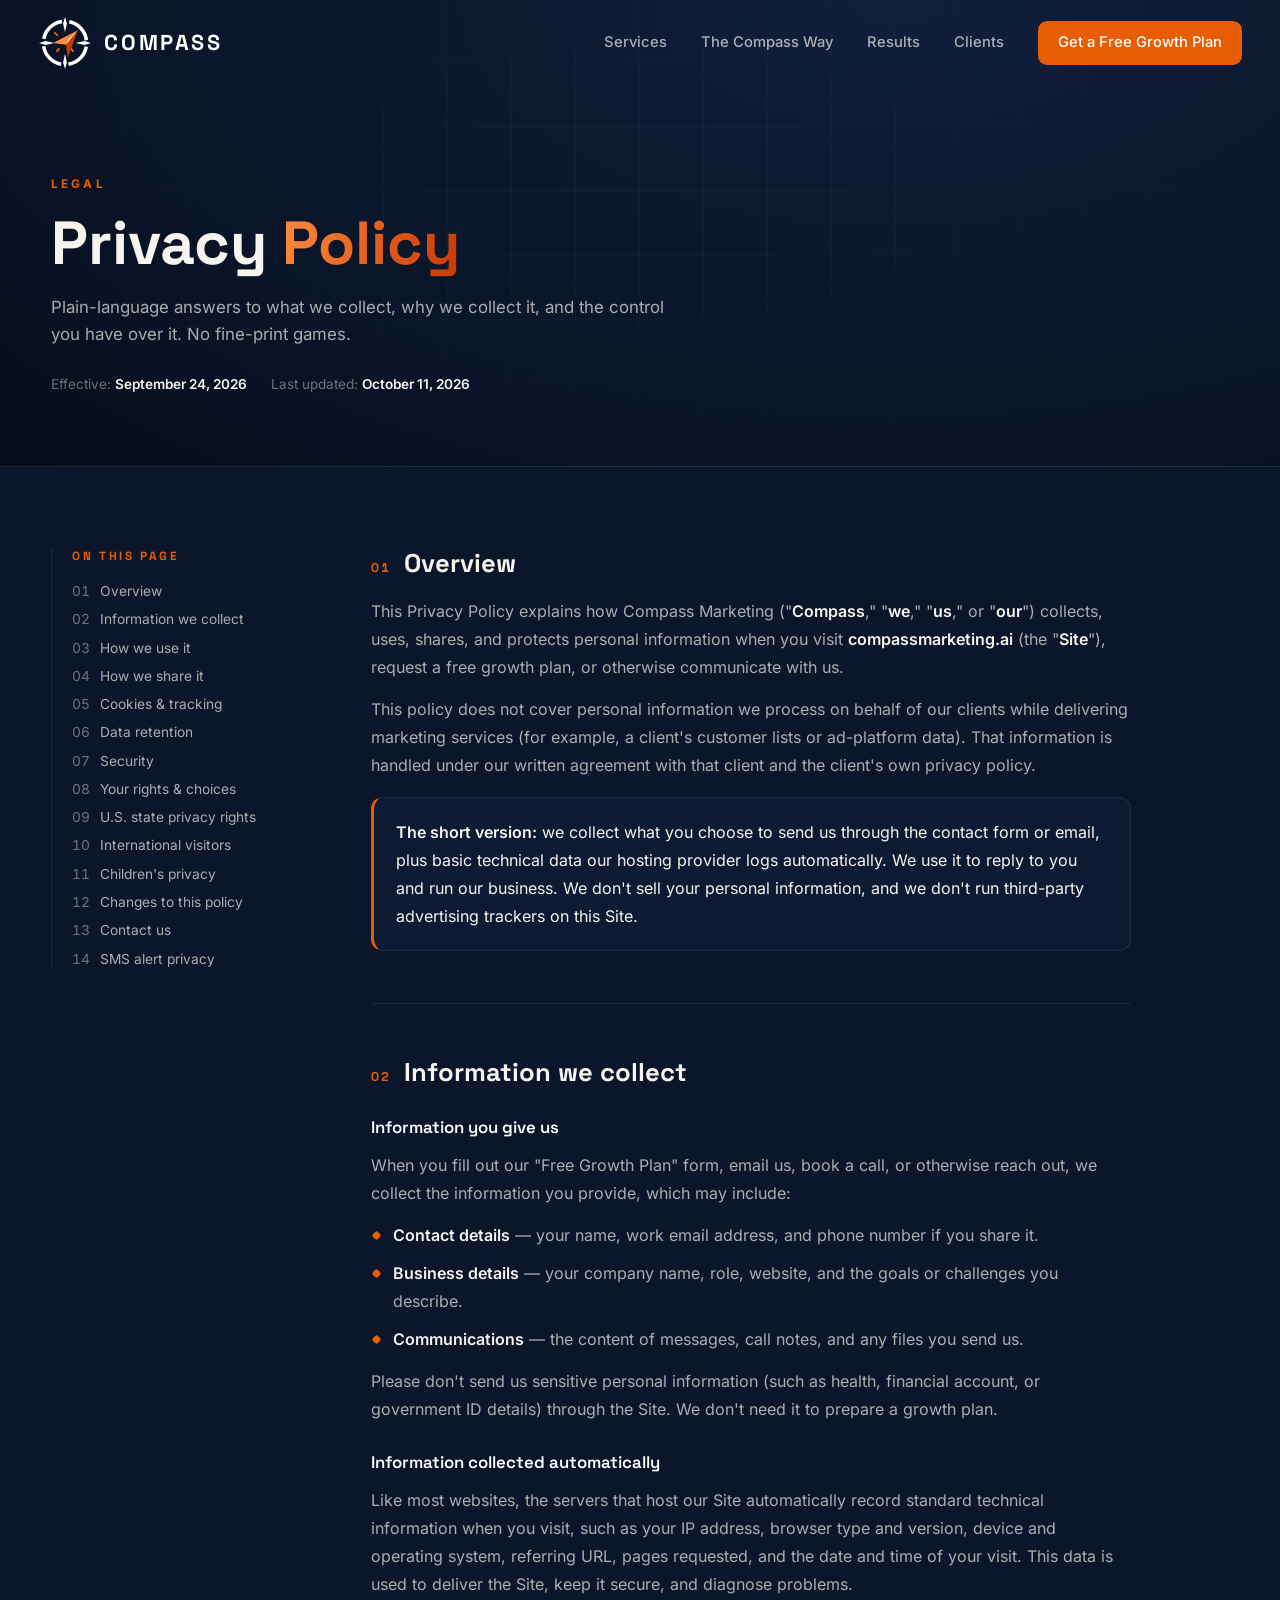
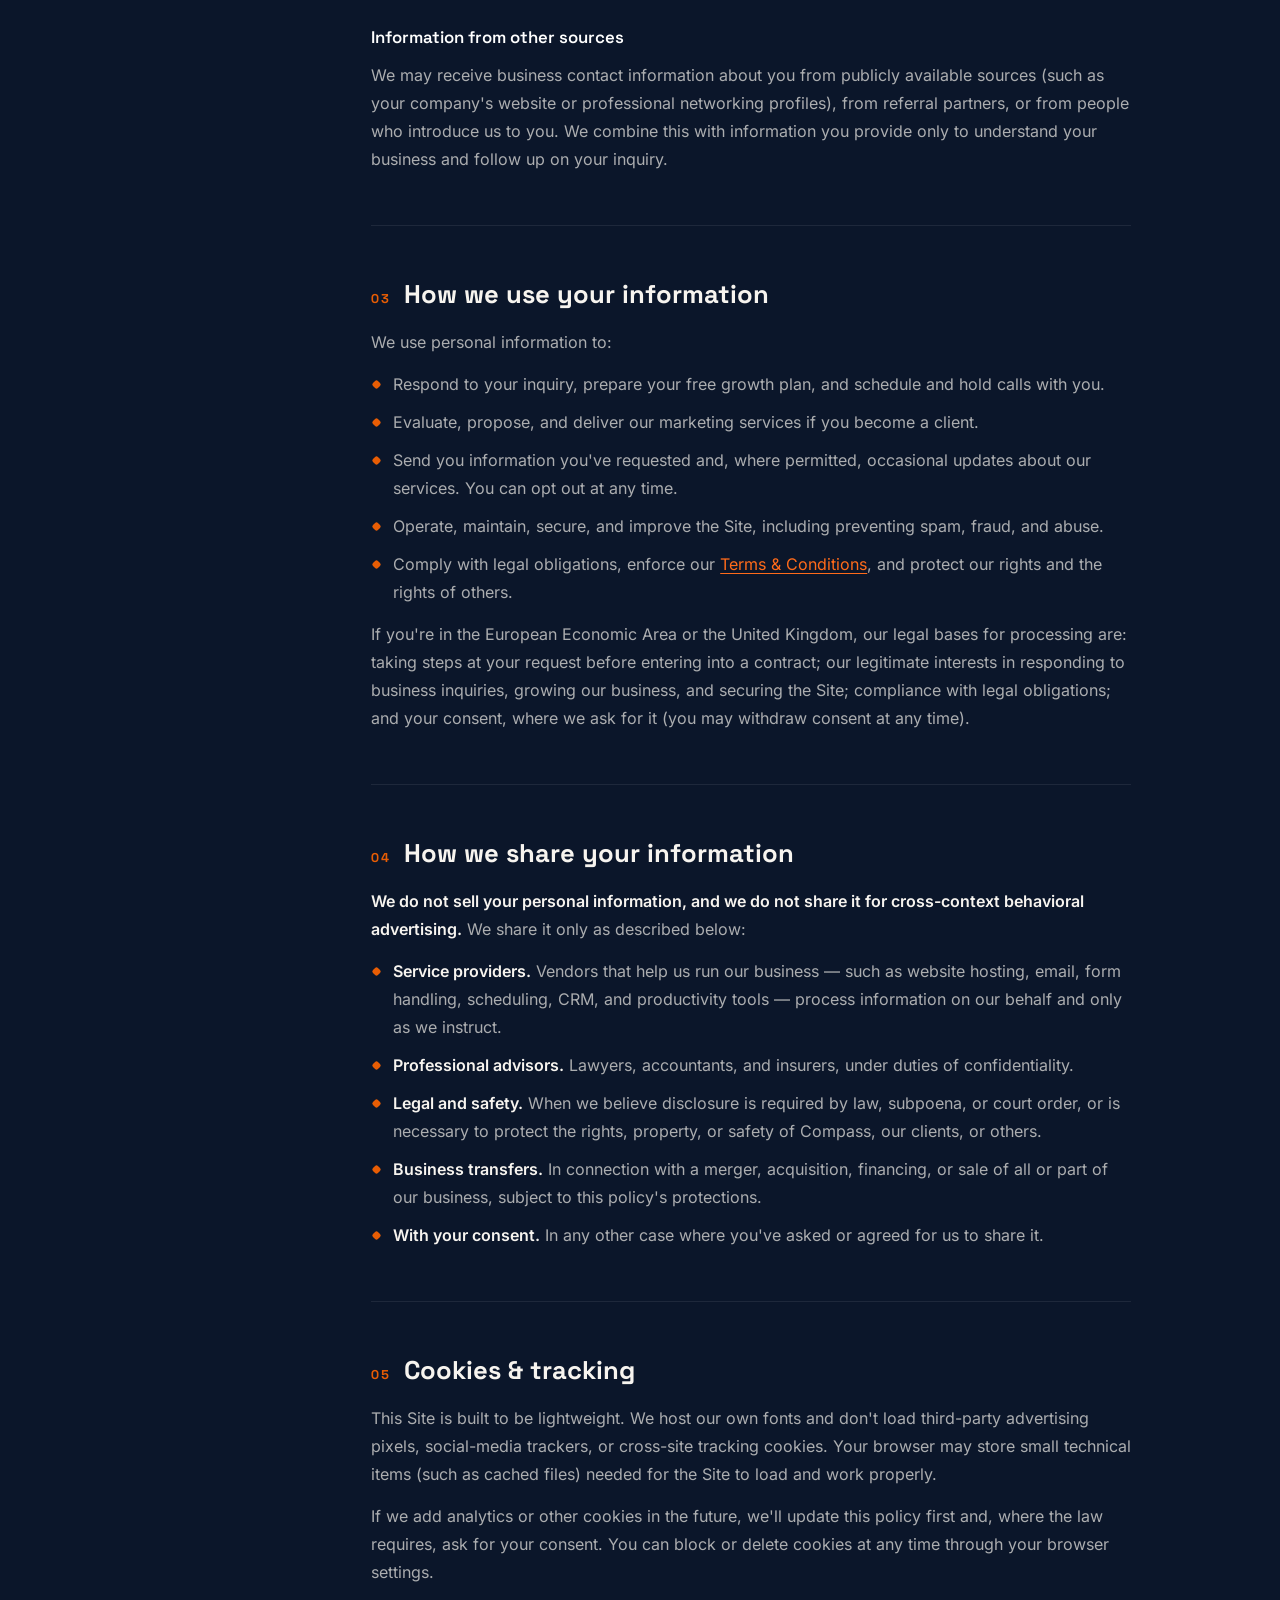
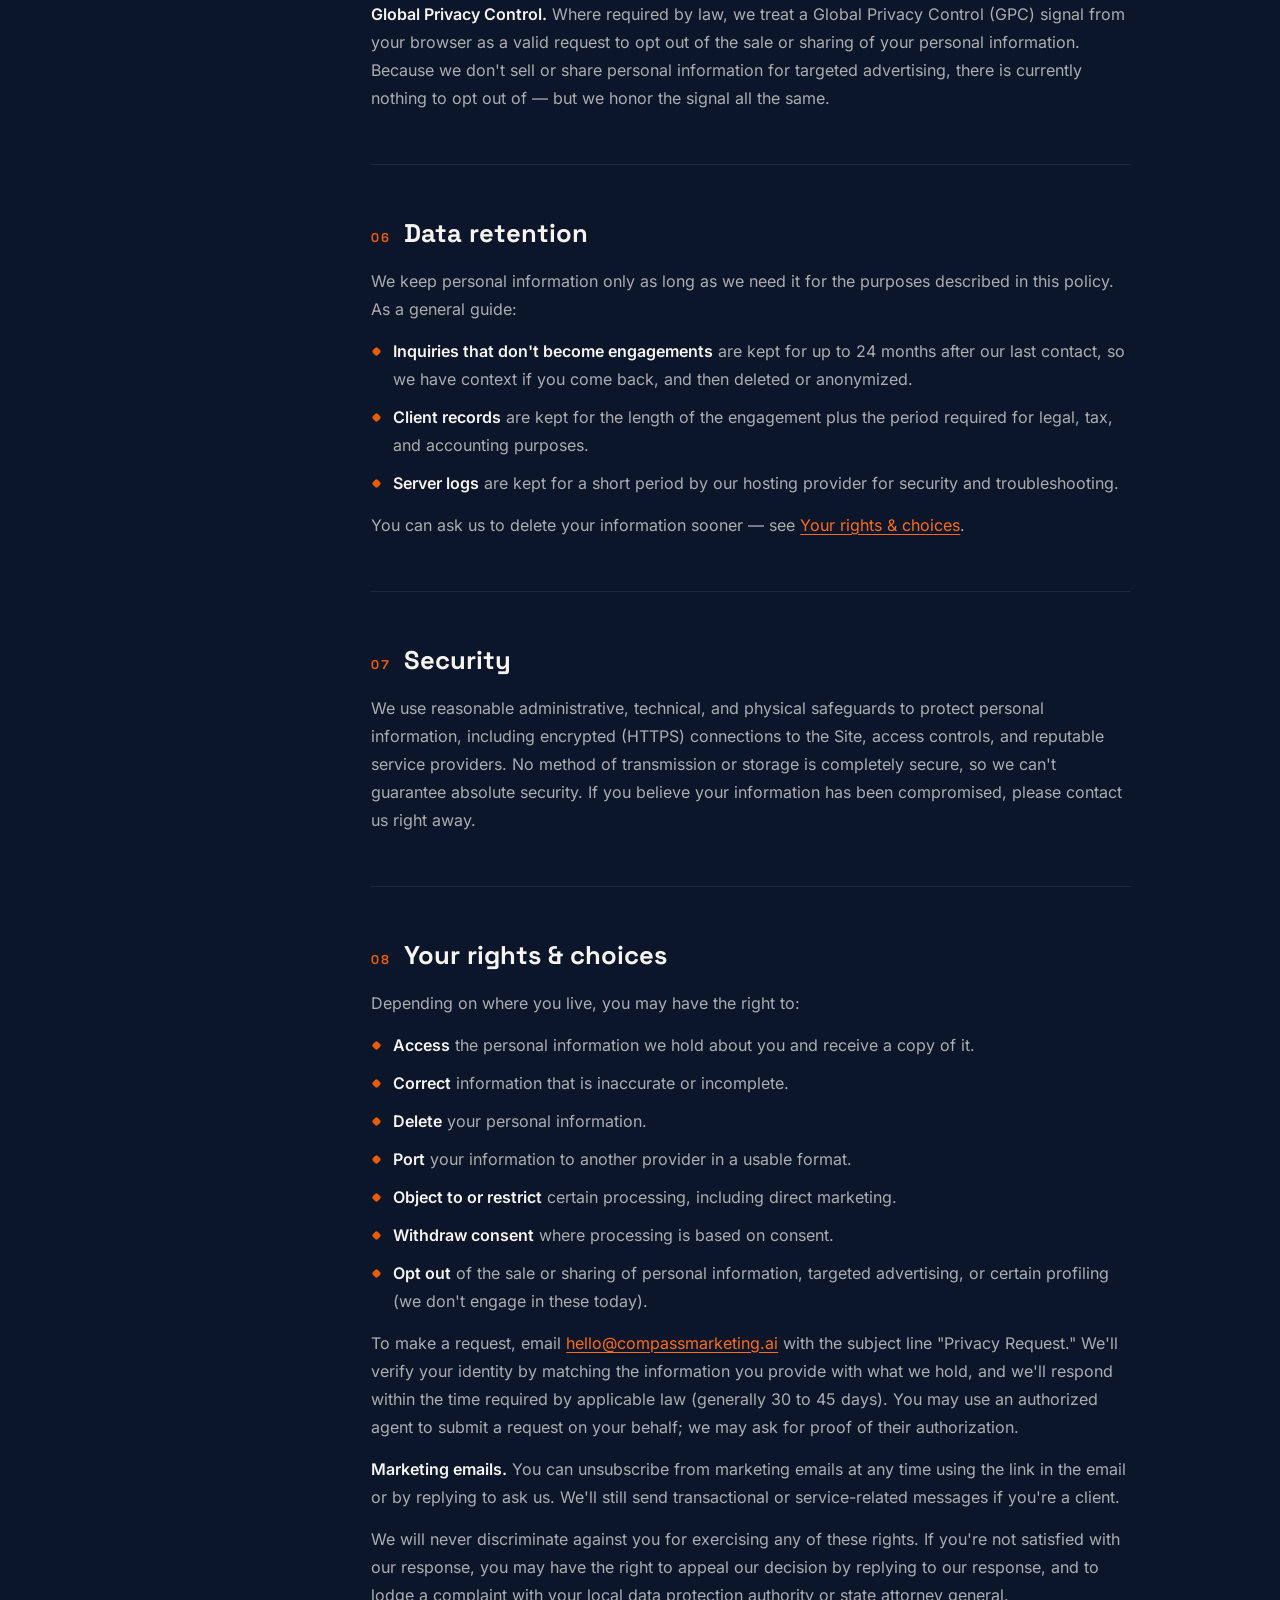
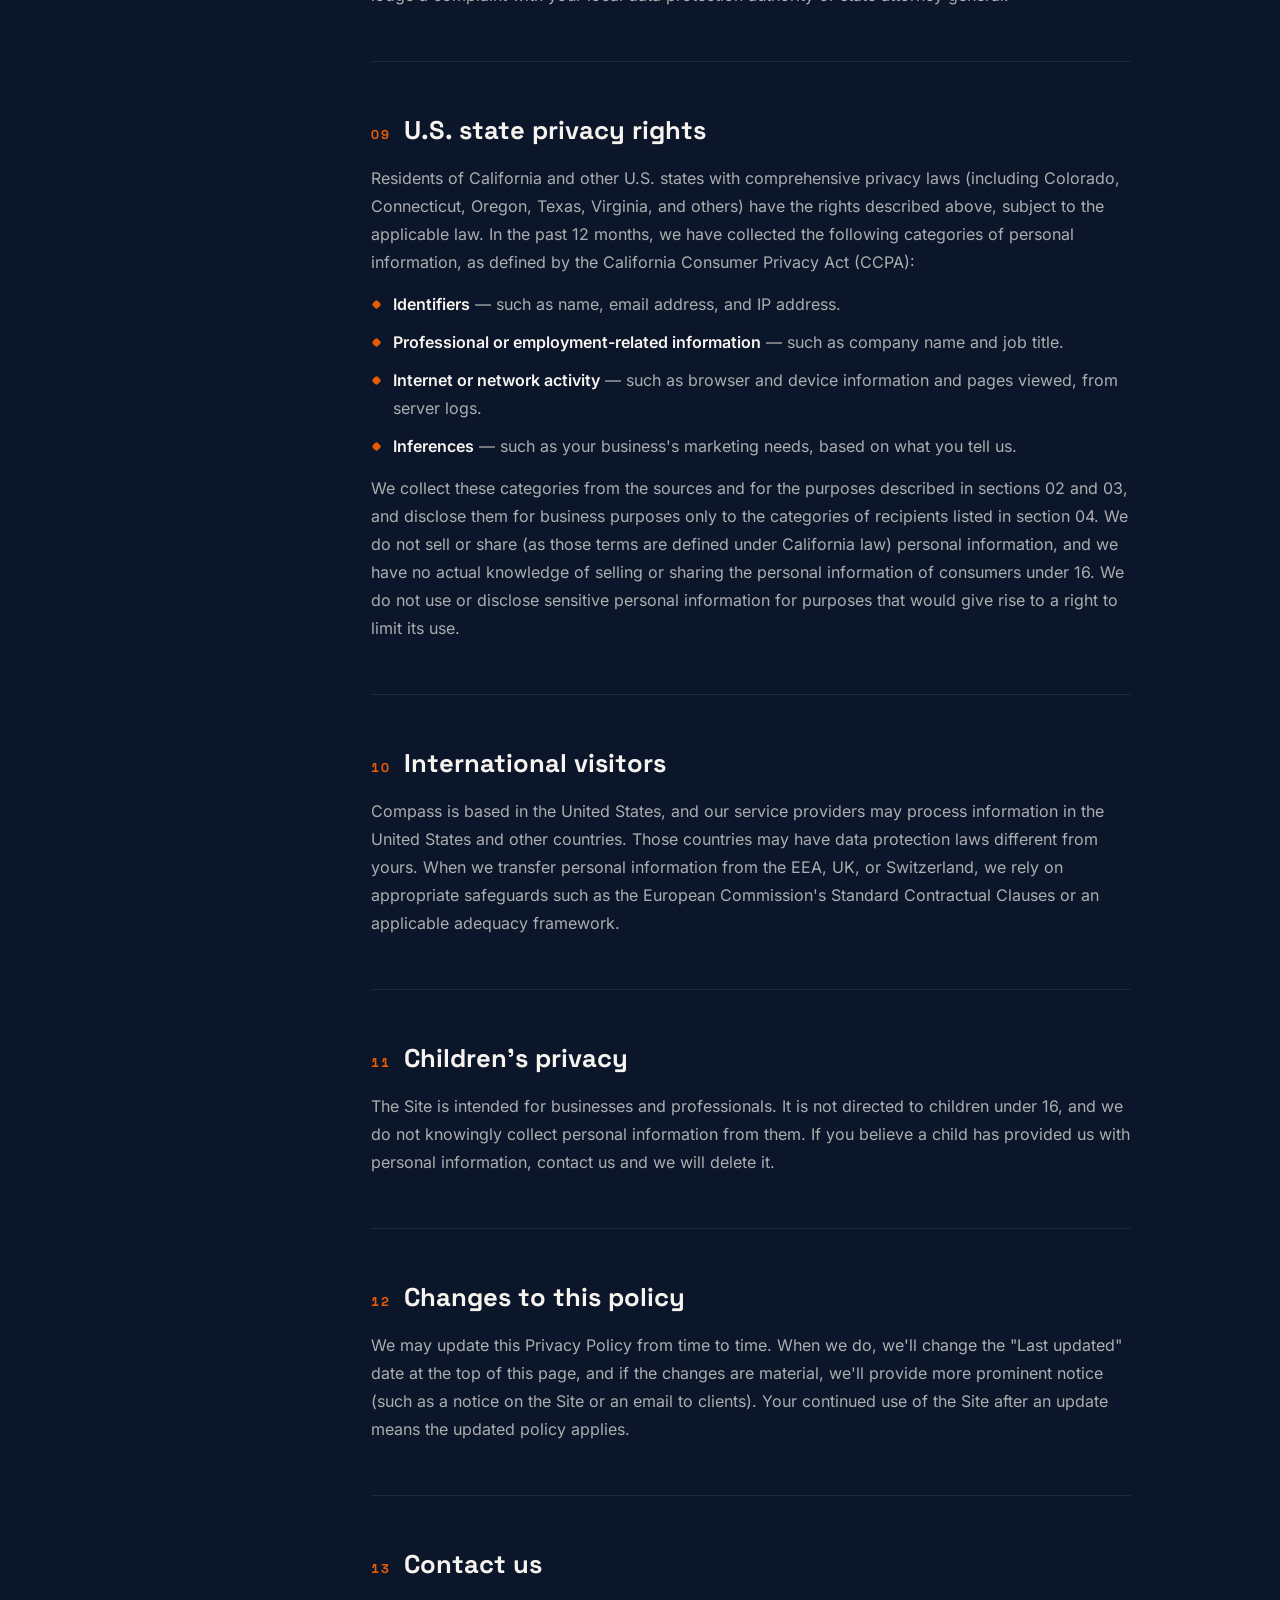
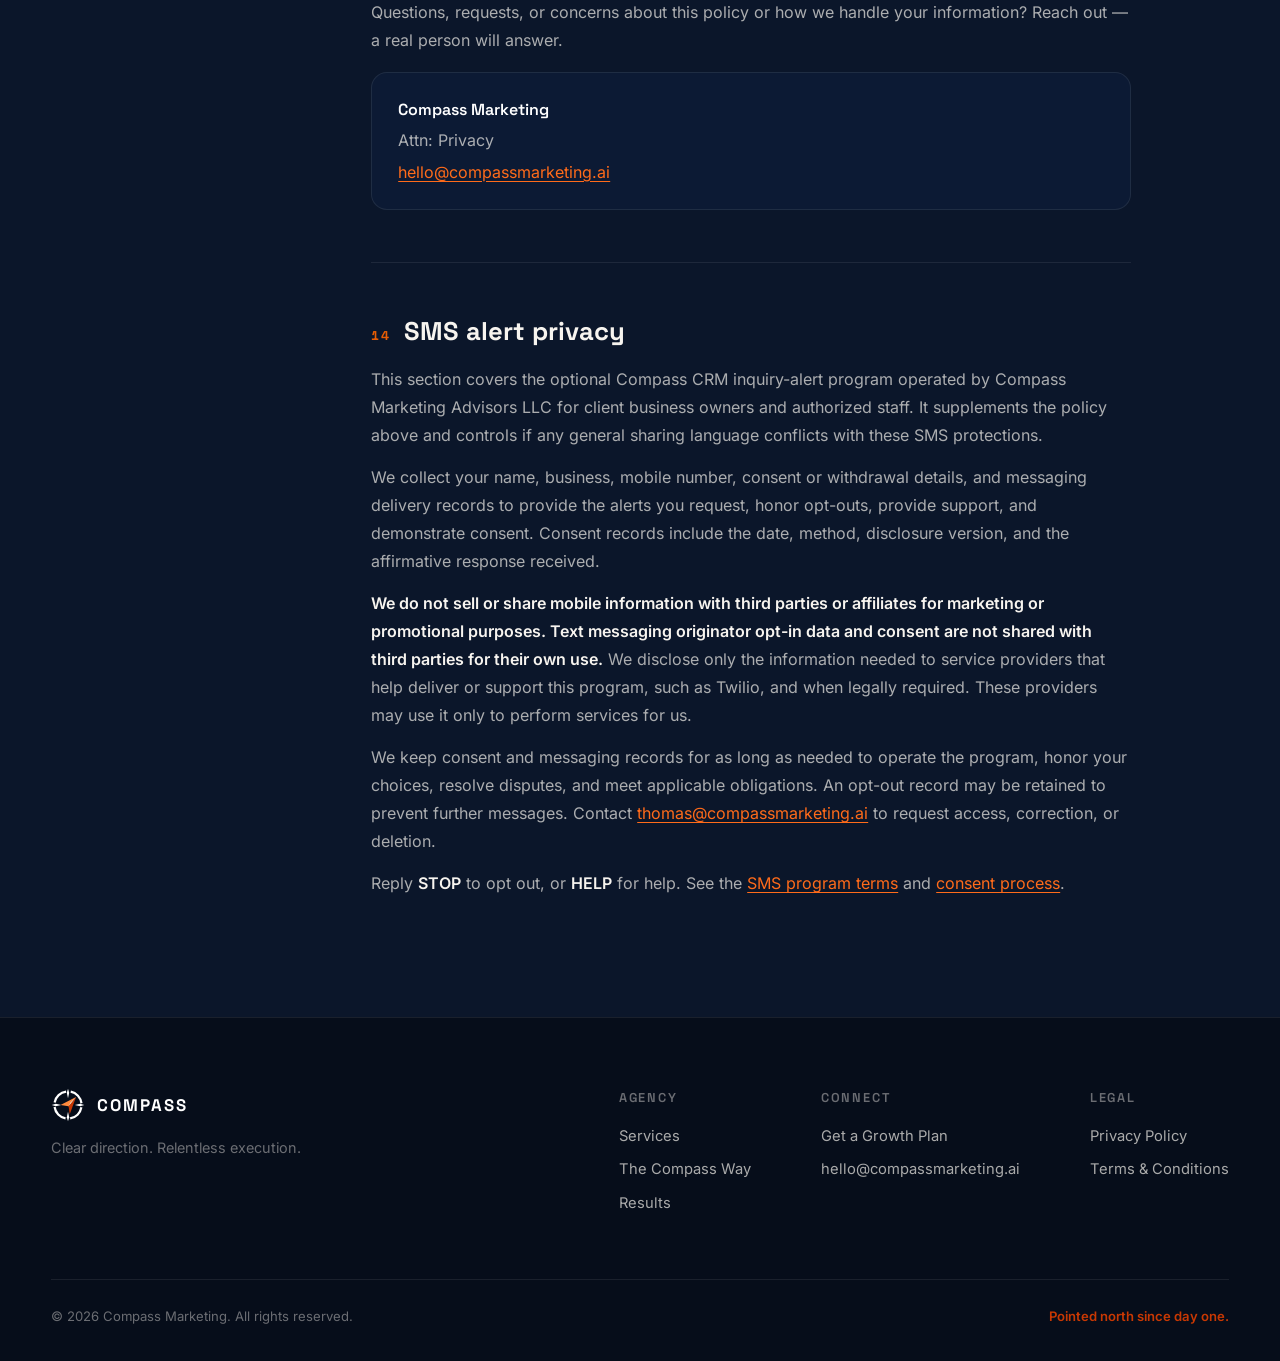
==== commit ae458cb6: "Prepare Compass inquiry alert SMS consent and policy pages" ====
--- a/privacy.html
+++ b/privacy.html
@@ -66,7 +66,7 @@
         <p>Plain-language answers to what we collect, why we collect it, and the control you have over it. No fine-print games.</p>
         <div class="legal-meta">
           <span>Effective: <strong>September 24, 2026</strong></span>
-          <span>Last updated: <strong>September 24, 2026</strong></span>
+          <span>Last updated: <strong>October 11, 2026</strong></span>
         </div>
       </div>
     </section>
@@ -90,6 +90,7 @@
             <li><a href="#children">Children's privacy</a></li>
             <li><a href="#changes">Changes to this policy</a></li>
             <li><a href="#contact-us">Contact us</a></li>
+            <li><a href="#sms-alerts">SMS alert privacy</a></li>
           </ol>
         </nav>
 
@@ -221,6 +222,14 @@
               <span>Attn: Privacy</span>
               <a href="mailto:hello@compassmarketing.ai?subject=Privacy%20Request">hello@compassmarketing.ai</a>
             </address>
+          </section>
+          <section id="sms-alerts">
+            <h2><span class="legal-num">14</span> SMS alert privacy</h2>
+            <p>This section covers the optional Compass CRM inquiry-alert program operated by Compass Marketing Advisors LLC for client business owners and authorized staff. It supplements the policy above and controls if any general sharing language conflicts with these SMS protections.</p>
+            <p>We collect your name, business, mobile number, consent or withdrawal details, and messaging delivery records to provide the alerts you request, honor opt-outs, provide support, and demonstrate consent. Consent records include the date, method, disclosure version, and the affirmative response received.</p>
+            <p><strong>We do not sell or share mobile information with third parties or affiliates for marketing or promotional purposes. Text messaging originator opt-in data and consent are not shared with third parties for their own use.</strong> We disclose only the information needed to service providers that help deliver or support this program, such as Twilio, and when legally required. These providers may use it only to perform services for us.</p>
+            <p>We keep consent and messaging records for as long as needed to operate the program, honor your choices, resolve disputes, and meet applicable obligations. An opt-out record may be retained to prevent further messages. Contact <a href="mailto:thomas@compassmarketing.ai">thomas@compassmarketing.ai</a> to request access, correction, or deletion.</p>
+            <p>Reply <strong>STOP</strong> to opt out, or <strong>HELP</strong> for help. See the <a href="terms.html#sms-alerts">SMS program terms</a> and <a href="sms-consent.html">consent process</a>.</p>
           </section>
         </article>
       </div>
--- a/css/style.css
+++ b/css/style.css
@@ -772,11 +772,6 @@
   font-style: normal;
 }
 .legal-contact span { color: var(--text-dim); }
-.legal-fill {
-  background: rgba(255, 107, 26, .16); color: var(--orange-300);
-  border: 1px dashed var(--orange-400); border-radius: 4px;
-  padding: 0 4px; font-weight: 600;
-}
 .legal-contact strong { font-family: var(--font-display); color: var(--white); }
 
 /* ============ FOOTER ============ */
